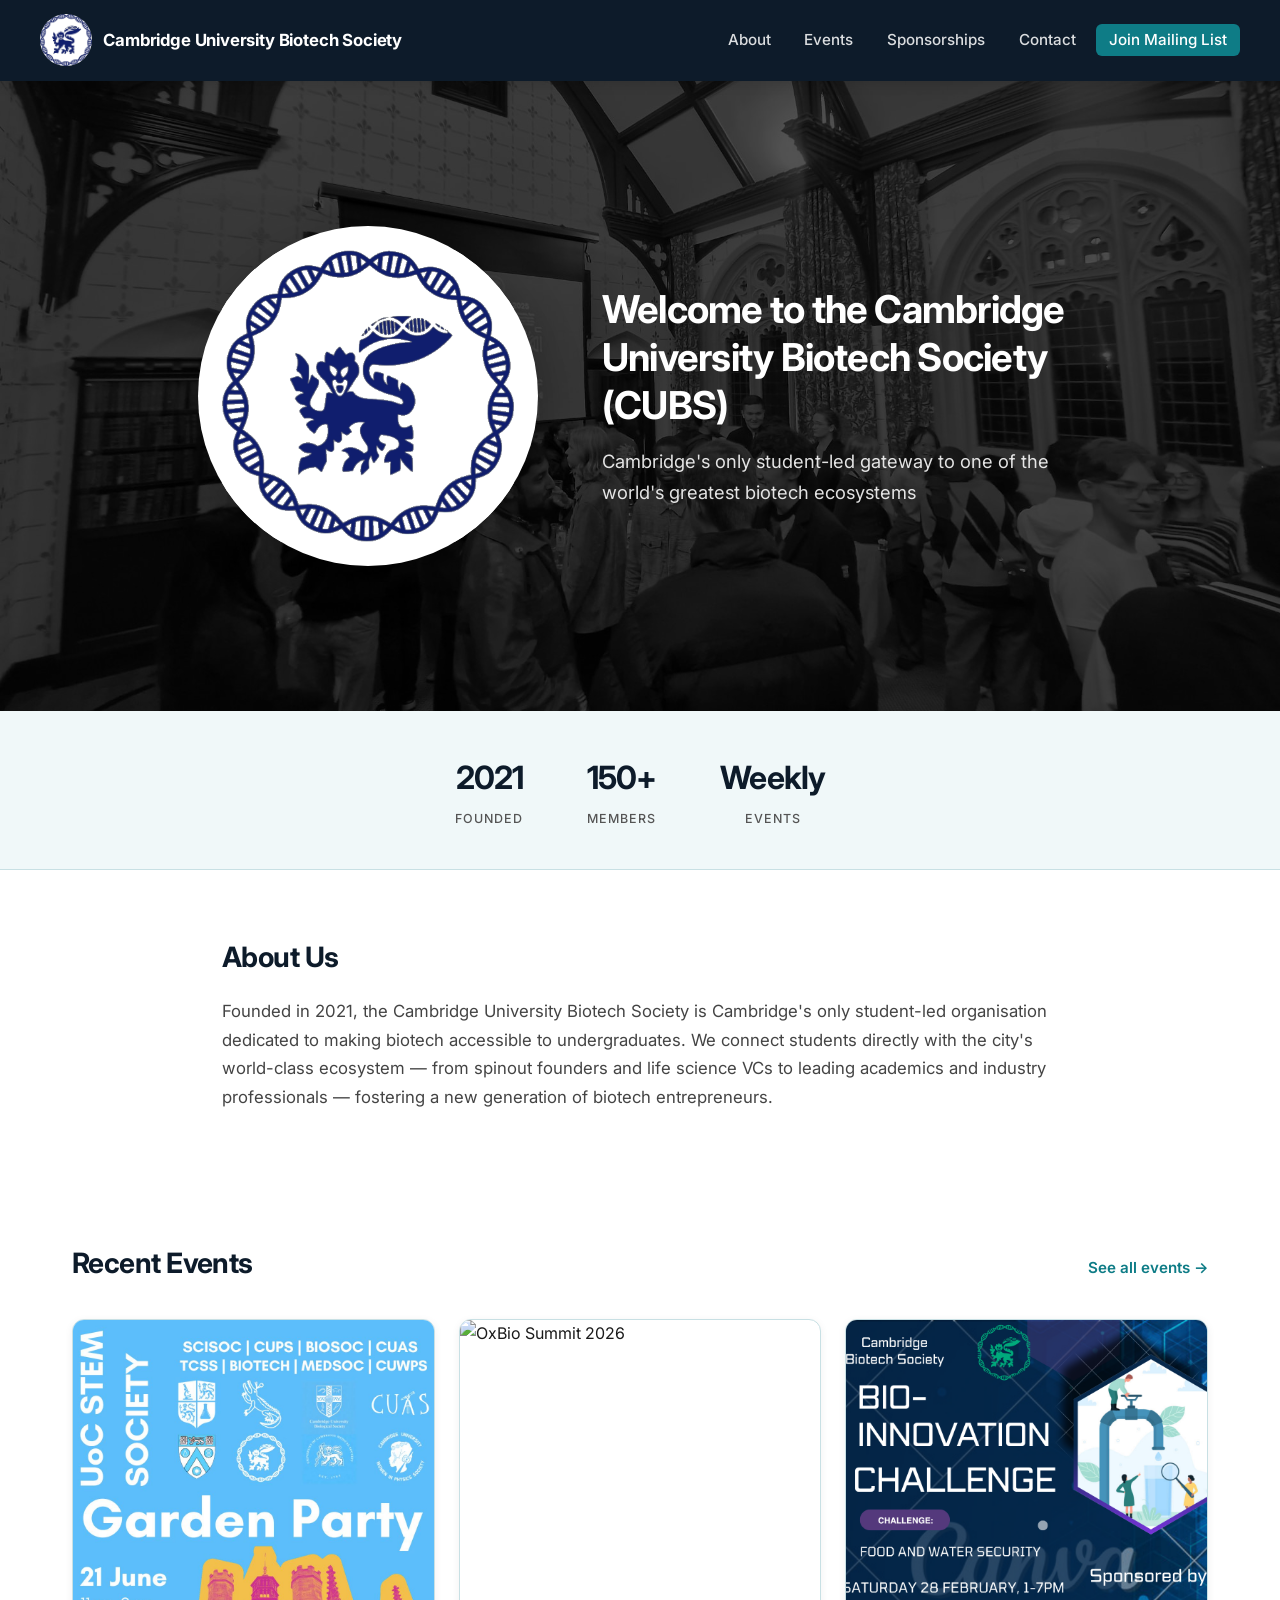
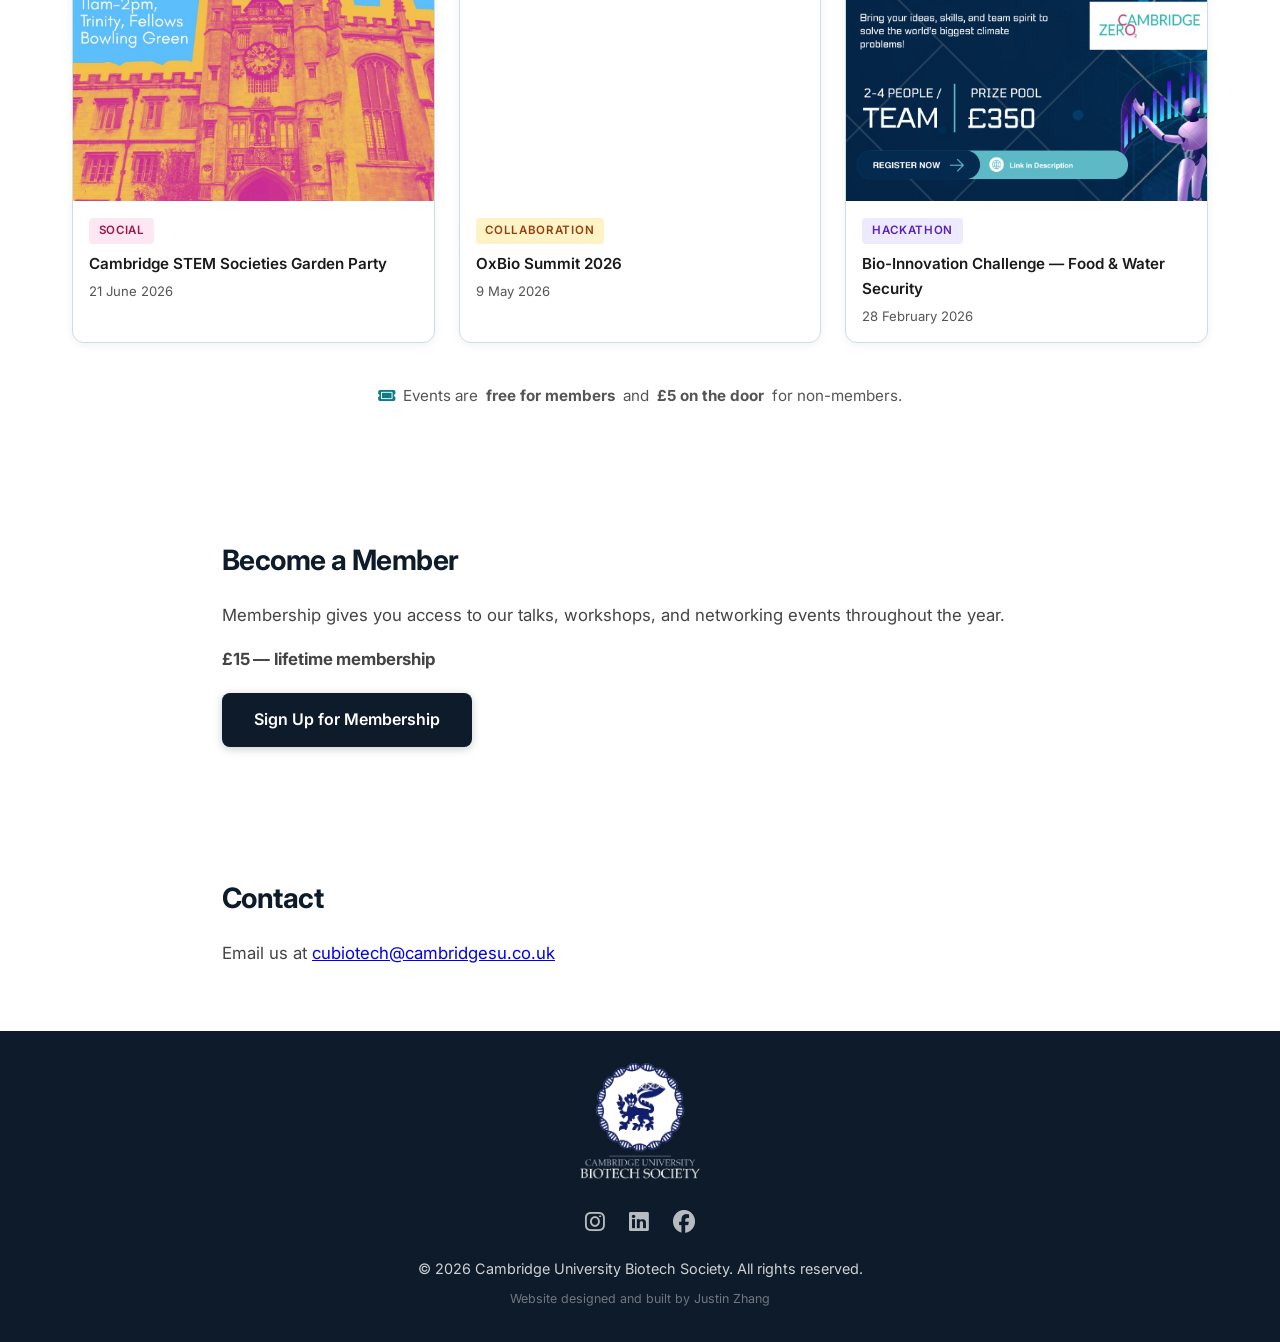
==== index.html @ ef646b88 "Hide nav text on mobile, fix navbar layout" ====
<!DOCTYPE html>
<html lang="en">
<head>
  <meta charset="UTF-8">
  <meta name="viewport" content="width=device-width, initial-scale=1.0">
  <title>Cambridge University Biotech Society</title>
  <link rel="stylesheet" href="styles.css">
  <link rel="stylesheet" href="https://cdnjs.cloudflare.com/ajax/libs/font-awesome/6.5.1/css/all.min.css">
  <link rel="preconnect" href="https://fonts.googleapis.com">
  <link href="https://fonts.googleapis.com/css2?family=Inter:wght@400;500;600;700&display=swap" rel="stylesheet">
</head>
<body>

  <header>
    <nav class="navbar">
      <a href="index.html" class="logo">
        <img src="images/logo-icon.png" alt="CUBS logo" class="logo-img">
        <span class="logo-text">Cambridge University Biotech Society</span>
      </a>
      <button class="hamburger" id="hamburger" aria-label="Toggle menu">
        <span></span><span></span><span></span>
      </button>
      <ul class="nav-links" id="nav-links">
        <li><a href="#about">About</a></li>
        <li><a href="events.html">Events</a></li>
        <li><a href="sponsorships.html">Sponsorships</a></li>
        <li><a href="#contact">Contact</a></li>
        <li><a href="https://lists.cam.ac.uk/sympa/subscribe/soc-cubiotech" target="_blank" rel="noopener noreferrer" class="btn-nav">Join Mailing List</a></li>
      </ul>
    </nav>
  </header>

  <section class="hero">
    <div class="hero-logo-badge">
      <img src="images/logo-icon.png" alt="CUBS logo" class="hero-logo-img">
    </div>
    <div class="hero-text">
      <h1>Welcome to the Cambridge University Biotech Society (CUBS)</h1>
      <p>Cambridge's only student-led gateway to one of the world's greatest biotech ecosystems</p>
    </div>
  </section>

  <section class="stats">
    <div class="stat">
      <span class="stat-number">2021</span>
      <span class="stat-label">Founded</span>
    </div>
    <div class="stat">
      <span class="stat-number">150+</span>
      <span class="stat-label">Members</span>
    </div>
    <div class="stat">
      <span class="stat-number">Weekly</span>
      <span class="stat-label">Events</span>
    </div>
  </section>

  <section id="about" class="section">
    <h2>About Us</h2>
    <p>Founded in 2021, the Cambridge University Biotech Society is Cambridge's only student-led organisation dedicated to making biotech accessible to undergraduates. We connect students directly with the city's world-class ecosystem — from spinout founders and life science VCs to leading academics and industry professionals — fostering a new generation of biotech entrepreneurs.</p>
  </section>

  <section class="events-banner-section">
    <div class="events-banner-header">
      <h2>Recent Events</h2>
      <a href="events.html" class="events-banner-link">See all events →</a>
    </div>
    <div class="events-banner-grid">

      <div class="events-banner-card">
        <img src="event images/garden party poster .jpeg" alt="Cambridge STEM Societies Garden Party">
        <div class="events-banner-card-body">
          <span class="event-tag tag-social">Social</span>
          <div class="events-banner-card-title">Cambridge STEM Societies Garden Party</div>
          <div class="events-banner-card-date">21 June 2026</div>
        </div>
      </div>

      <div class="events-banner-card">
        <img src="event images/OxBio main flyer.png" alt="OxBio Summit 2026">
        <div class="events-banner-card-body">
          <span class="event-tag tag-collaboration">Collaboration</span>
          <div class="events-banner-card-title">OxBio Summit 2026</div>
          <div class="events-banner-card-date">9 May 2026</div>
        </div>
      </div>

      <div class="events-banner-card">
        <img src="event images/23.png" alt="Bio-Innovation Challenge">
        <div class="events-banner-card-body">
          <span class="event-tag tag-hackathon">Hackathon</span>
          <div class="events-banner-card-title">Bio-Innovation Challenge — Food &amp; Water Security</div>
          <div class="events-banner-card-date">28 February 2026</div>
        </div>
      </div>

    </div>
    <p class="pricing-note"><i class="fa-solid fa-ticket"></i> Events are <strong>free for members</strong> and <strong>£5 on the door</strong> for non-members.</p>
  </section>


<section id="membership" class="section">
    <h2>Become a Member</h2>
    <p>Membership gives you access to our talks, workshops, and networking events throughout the year.</p>
    <p class="membership-price">£15 — lifetime membership</p>
    <a href="#membership" class="btn-cta">Sign Up for Membership</a>
  </section>

  <section id="contact" class="section">
    <h2>Contact</h2>
    <p>Email us at <a href="mailto:cubiotech@cambridgesu.co.uk">cubiotech@cambridgesu.co.uk</a></p>
  </section>

  <footer>
    <img src="images/CUBS-logo-with-text-HQ.png" alt="Cambridge University Biotech Society" class="footer-logo-text">
    <div class="social-links">
      <a href="https://www.instagram.com/cubiotech/" target="_blank" rel="noopener noreferrer" aria-label="Instagram">
        <i class="fa-brands fa-instagram"></i>
      </a>
      <a href="https://uk.linkedin.com/company/cubiotechsoc" target="_blank" rel="noopener noreferrer" aria-label="LinkedIn">
        <i class="fa-brands fa-linkedin"></i>
      </a>
      <a href="https://www.facebook.com/cubiotech/" target="_blank" rel="noopener noreferrer" aria-label="Facebook">
        <i class="fa-brands fa-facebook"></i>
      </a>
    </div>
    <p>&copy; 2026 Cambridge University Biotech Society. All rights reserved.</p>
    <p style="margin-top:0.4rem; font-size:0.78rem; opacity:0.5;">Website designed and built by Justin Zhang</p>
  </footer>

  <script src="script.js"></script>
</body>
</html>
---- styles.css ----
:root {
  --cubs-green-dark: #0d1b2a;
  --cubs-green: #1b3a5c;
  --cubs-green-light: #0e7c86;
  --text-dark: #1a1a1a;
  --text-muted: #555;
  --bg-subtle: #f0f8f9;
  --border: #c8e0e4;
}

* {
  margin: 0;
  padding: 0;
  box-sizing: border-box;
}

body {
  font-family: 'Inter', 'Segoe UI', Arial, sans-serif;
  line-height: 1.7;
  color: var(--text-dark);
  background: #fff;
}

/* ── Navbar ── */
.navbar {
  display: flex;
  justify-content: space-between;
  align-items: center;
  padding: 0.9rem 2.5rem;
  background-color: var(--cubs-green-dark);
  color: #fff;
  position: sticky;
  top: 0;
  z-index: 100;
  box-shadow: 0 2px 12px rgba(0,0,0,0.15);
}

.logo {
  display: flex;
  align-items: center;
  gap: 0.7rem;
  font-weight: 700;
  font-size: 1.05rem;
  color: #fff;
  text-decoration: none;
  letter-spacing: -0.01em;
}

.logo-img {
  height: 52px;
  width: 52px;
  border-radius: 50%;
  object-fit: cover;
}

.nav-links {
  display: flex;
  list-style: none;
  gap: 0.5rem;
  align-items: center;
}

.nav-links a {
  color: rgba(255,255,255,0.85);
  text-decoration: none;
  font-size: 0.95rem;
  font-weight: 500;
  padding: 0.4rem 0.8rem;
  border-radius: 6px;
  transition: color 0.2s ease, background-color 0.2s ease;
}

.nav-links a:hover {
  color: #fff;
  background-color: rgba(255,255,255,0.1);
}

.btn-nav {
  background-color: var(--cubs-green-light);
  color: #fff !important;
  padding: 0.5rem 1.2rem;
  border-radius: 20px;
  font-weight: 600;
}

.btn-nav:hover {
  background-color: #fff !important;
  color: var(--cubs-green-dark) !important;
}

/* ── Hero ── */
.hero {
  position: relative;
  background-color: var(--cubs-green-dark);
  color: #fff;
  display: flex;
  align-items: center;
  justify-content: center;
  gap: 4rem;
  flex-wrap: wrap;
  padding: 5rem 3rem;
  min-height: 70vh;
}

.hero::before {
  content: '';
  position: absolute;
  inset: 0;
  background-image: url('background photos/fresher.jpeg');
  background-size: cover;
  background-position: center 70%;
  filter: grayscale(100%) brightness(0.32);
  z-index: 0;
}

.hero > * {
  position: relative;
  z-index: 1;
}

.hero-logo-badge {
  flex-shrink: 0;
  width: clamp(180px, 33vw, 340px);
  height: clamp(180px, 33vw, 340px);
  background-color: #fff;
  border-radius: 50%;
  overflow: hidden;
  box-shadow: 0 16px 48px rgba(0,0,0,0.25);
  display: flex;
  align-items: center;
  justify-content: center;
  padding: 1.5rem;
}

.hero-logo-img {
  width: 100%;
  height: 100%;
  object-fit: contain;
}

.hero-text {
  max-width: 480px;
}

.hero h1 {
  font-size: clamp(1.8rem, 3vw, 2.6rem);
  font-weight: 700;
  line-height: 1.25;
  letter-spacing: -0.02em;
  margin-bottom: 1.1rem;
}

.hero p {
  font-size: 1.15rem;
  opacity: 0.88;
  line-height: 1.65;
}

/* ── Stats bar ── */
.stats {
  display: flex;
  justify-content: center;
  gap: 4rem;
  flex-wrap: wrap;
  padding: 2.5rem 2rem;
  background-color: var(--bg-subtle);
  border-bottom: 1px solid var(--border);
}

.stat {
  display: flex;
  flex-direction: column;
  align-items: center;
  gap: 0.15rem;
}

.stat-number {
  font-size: 2rem;
  font-weight: 700;
  color: var(--cubs-green-dark);
  letter-spacing: -0.03em;
}

.stat-label {
  font-size: 0.78rem;
  color: var(--text-muted);
  text-transform: uppercase;
  letter-spacing: 0.08em;
  font-weight: 500;
}

/* ── Sections ── */
.section {
  padding: 4rem 2rem;
  max-width: 900px;
  margin: 0 auto;
}

.section h2 {
  font-size: 1.75rem;
  font-weight: 700;
  letter-spacing: -0.02em;
  margin-bottom: 1rem;
  color: var(--cubs-green-dark);
}

.section p {
  color: #444;
  font-size: 1.05rem;
}

/* ── What We Do ── */
.what-we-do-section {
  background: var(--bg-subtle);
  border-top: 1px solid var(--border);
  border-bottom: 1px solid var(--border);
  padding: 4rem 2rem;
}

.what-we-do-grid {
  display: grid;
  grid-template-columns: repeat(auto-fit, minmax(240px, 1fr));
  gap: 2rem;
  max-width: 1100px;
  margin: 0 auto;
}

.what-we-do-card {
  text-align: center;
  padding: 0 1rem;
}

.what-we-do-card h3 {
  font-size: 1.2rem;
  font-weight: 700;
  color: var(--cubs-green-dark);
  margin-bottom: 0.75rem;
}

.what-we-do-card p {
  font-size: 0.95rem;
  color: #555;
  line-height: 1.7;
}

.pricing-note {
  text-align: center;
  margin-top: 2.5rem;
  font-size: 0.95rem;
  color: var(--text-muted);
  display: flex;
  align-items: center;
  justify-content: center;
  gap: 0.5rem;
}

.pricing-note i {
  color: var(--cubs-green-light);
}

/* ── Membership ── */
.membership-price {
  font-size: 1.4rem;
  font-weight: 700;
  color: var(--cubs-green-dark);
  margin-top: 1rem;
  letter-spacing: -0.01em;
}

.btn-cta {
  display: inline-block;
  margin-top: 1.2rem;
  background-color: var(--cubs-green-dark);
  color: #fff;
  text-decoration: none;
  font-weight: 600;
  font-size: 1rem;
  padding: 0.85rem 2rem;
  border-radius: 8px;
  transition: background-color 0.2s ease, transform 0.15s ease;
  box-shadow: 0 2px 8px rgba(27,67,50,0.25);
}

.btn-cta:hover {
  background-color: var(--cubs-green-light);
  transform: translateY(-1px);
}

/* ── Events list ── */
.events-list {
  list-style: none;
  display: flex;
  flex-direction: column;
  gap: 0.75rem;
}

.events-list li {
  padding: 0.9rem 1rem;
  border: 1px solid var(--border);
  border-radius: 8px;
  background: var(--bg-subtle);
  transition: border-color 0.2s ease;
}

.events-list li:hover {
  border-color: var(--cubs-green-light);
}

/* ── Events page header ── */
.page-header {
  position: relative;
  background-color: var(--cubs-green-dark);
  color: #fff;
  padding: 6rem 2.5rem;
  text-align: center;
}

.page-header > * {
  position: relative;
  z-index: 1;
}

.events-header::before {
  content: '';
  position: absolute;
  inset: 0;
  background-image: url('background photos/Knowles talk linkedin .jpeg');
  background-size: cover;
  background-position: center;
  filter: grayscale(100%) brightness(0.3);
  z-index: 0;
}

.sponsorships-header::before {
  content: '';
  position: absolute;
  inset: 0;
  background-image: url('background photos/hackathon.jpeg');
  background-size: cover;
  background-position: center 65%;
  filter: grayscale(100%) brightness(0.3);
  z-index: 0;
}

.page-header h1 {
  font-size: clamp(1.8rem, 4vw, 2.8rem);
  font-weight: 700;
  letter-spacing: -0.02em;
  margin-bottom: 0.5rem;
}

.page-header p {
  font-size: 1.1rem;
  opacity: 0.85;
}

/* ── Past events gallery ── */
.gallery-section {
  padding: 4rem 2rem;
  max-width: 1200px;
  margin: 0 auto;
}

.gallery-section h2 {
  font-size: 1.75rem;
  font-weight: 700;
  letter-spacing: -0.02em;
  color: var(--cubs-green-dark);
  margin-bottom: 2rem;
}

.poster-grid {
  display: grid;
  grid-template-columns: repeat(auto-fill, minmax(240px, 1fr));
  gap: 1.5rem;
}

.poster-card {
  background: #fff;
  border-radius: 12px;
  border: 1px solid var(--border);
  overflow: hidden;
  box-shadow: 0 2px 8px rgba(0,0,0,0.06);
  transition: transform 0.2s ease, box-shadow 0.2s ease;
  cursor: pointer;
}

.poster-card:hover {
  transform: translateY(-4px);
  box-shadow: 0 10px 28px rgba(0,0,0,0.12);
}

.poster-card img {
  width: 100%;
  aspect-ratio: 3/4;
  object-fit: cover;
  display: block;
}

.poster-card-body {
  padding: 0.9rem 1rem;
}

.poster-card-title {
  font-weight: 600;
  font-size: 0.95rem;
  color: var(--text-dark);
  margin-bottom: 0.2rem;
}

.poster-card-date {
  font-size: 0.82rem;
  color: var(--text-muted);
}

/* ── Lightbox (click poster to enlarge) ── */
.lightbox {
  display: none;
  position: fixed;
  inset: 0;
  background: rgba(0,0,0,0.85);
  z-index: 999;
  align-items: center;
  justify-content: center;
}

.lightbox.open {
  display: flex;
}

.lightbox img {
  max-width: 90vw;
  max-height: 90vh;
  border-radius: 8px;
  object-fit: contain;
}

.lightbox-close {
  position: fixed;
  top: 1.2rem;
  right: 1.5rem;
  font-size: 2rem;
  color: #fff;
  cursor: pointer;
  background: none;
  border: none;
  line-height: 1;
}

/* ── Sponsorship page ── */
.sponsor-stats {
  display: flex;
  gap: 3rem;
  flex-wrap: wrap;
  margin-top: 2rem;
  padding: 2rem;
  background: var(--bg-subtle);
  border-radius: 12px;
  border: 1px solid var(--border);
}

.sponsor-stat {
  display: flex;
  flex-direction: column;
  align-items: center;
  flex: 1;
  min-width: 100px;
}

.sponsor-offer-section {
  background: var(--bg-subtle);
  border-top: 1px solid var(--border);
  border-bottom: 1px solid var(--border);
  padding: 1rem 0;
}

.offer-grid {
  display: grid;
  grid-template-columns: repeat(auto-fill, minmax(200px, 1fr));
  gap: 1.25rem;
  margin-top: 1.5rem;
}

.offer-card {
  background: #fff;
  border: 1px solid var(--border);
  border-radius: 12px;
  padding: 1.4rem 1.2rem;
  box-shadow: 0 2px 8px rgba(0,0,0,0.05);
  transition: transform 0.2s ease, box-shadow 0.2s ease;
}

.offer-card:hover {
  transform: translateY(-3px);
  box-shadow: 0 8px 24px rgba(0,0,0,0.09);
}

.offer-icon {
  font-size: 1.5rem;
  color: var(--cubs-green-light);
  margin-bottom: 0.75rem;
}

.offer-title {
  font-weight: 700;
  font-size: 1rem;
  color: var(--cubs-green-dark);
  margin-bottom: 0.4rem;
}

.offer-desc {
  font-size: 0.88rem;
  color: var(--text-muted);
  line-height: 1.55;
}

.sponsor-cta-section {
  padding: 4rem 2rem;
}

.sponsor-cta-box {
  max-width: 640px;
  margin: 0 auto;
  text-align: center;
  background: linear-gradient(135deg, var(--cubs-green-dark), var(--cubs-green));
  color: #fff;
  padding: 3rem 2.5rem;
  border-radius: 16px;
  box-shadow: 0 8px 32px rgba(27,67,50,0.2);
}

.sponsor-cta-box h2 {
  color: #fff;
  font-size: 1.8rem;
  margin-bottom: 0.75rem;
}

.sponsor-cta-box p {
  color: rgba(255,255,255,0.88);
  margin-bottom: 1.5rem;
  font-size: 1.05rem;
}

.sponsor-cta-box .btn-cta {
  background: #fff;
  color: var(--cubs-green-dark);
}

.sponsor-cta-box .btn-cta:hover {
  background: var(--bg-subtle);
}

/* ── Partner grid ── */
.partner-grid {
  display: grid;
  grid-template-columns: repeat(auto-fill, minmax(280px, 1fr));
  gap: 1.5rem;
  margin-top: 2rem;
}

.partner-card {
  display: flex;
  align-items: flex-start;
  gap: 1rem;
  padding: 1.2rem;
  border: 1px solid var(--border);
  border-radius: 12px;
  background: #fff;
  box-shadow: 0 2px 8px rgba(0,0,0,0.05);
  transition: transform 0.2s ease, box-shadow 0.2s ease;
}

.partner-card:hover {
  transform: translateY(-3px);
  box-shadow: 0 8px 24px rgba(0,0,0,0.1);
}

.sponsors-section {
  padding-top: 1.5rem;
}

.sponsors-thankyou {
  color: var(--text-muted);
  font-style: italic;
  margin-bottom: 1.5rem;
}

.partner-logo-placeholder {
  flex-shrink: 0;
  width: 110px;
  height: 110px;
  background: var(--bg-subtle);
  border-radius: 8px;
  display: flex;
  align-items: center;
  justify-content: center;
  font-size: 0.75rem;
  color: var(--text-muted);
  border: 1px solid var(--border);
}

.sponsor-logo-grid {
  display: flex;
  flex-wrap: wrap;
  gap: 2rem;
  margin-top: 1.5rem;
  align-items: center;
}

.sponsor-logo-card {
  display: flex;
  flex-direction: column;
  align-items: center;
  gap: 0.75rem;
  padding: 1.5rem 2rem;
  border: 1px solid var(--border);
  border-radius: 12px;
  background: #fff;
  box-shadow: 0 2px 8px rgba(0,0,0,0.05);
  transition: transform 0.2s ease, box-shadow 0.2s ease;
  flex: 1;
  min-width: 180px;
}

.sponsor-logo-card:hover {
  transform: translateY(-3px);
  box-shadow: 0 8px 24px rgba(0,0,0,0.1);
}

.sponsor-logo-card img {
  width: 100%;
  max-width: 200px;
  height: 120px;
  object-fit: contain;
}

.sponsor-logo-name {
  font-weight: 600;
  font-size: 1rem;
  color: var(--text-muted);
}

.become-partner-btn {
  text-align: center;
  margin-top: 2rem;
}

.partner-logo-placeholder img {
  width: 100%;
  height: 100%;
  object-fit: contain;
  border-radius: 8px;
}

.partner-name {
  font-weight: 700;
  font-size: 1rem;
  color: var(--cubs-green-dark);
  margin-bottom: 0.3rem;
}

.partner-desc {
  font-size: 0.88rem;
  color: var(--text-muted);
  line-height: 1.5;
}

/* ── Filter bar ── */
.filter-bar {
  display: flex;
  flex-wrap: wrap;
  gap: 0.5rem;
  margin-bottom: 2rem;
}

.filter-btn {
  background: none;
  border: 1.5px solid var(--border);
  border-radius: 20px;
  padding: 0.4rem 1rem;
  font-family: 'Inter', sans-serif;
  font-size: 0.88rem;
  font-weight: 500;
  color: var(--text-muted);
  cursor: pointer;
  transition: all 0.2s ease;
}

.filter-btn:hover {
  border-color: var(--cubs-green-light);
  color: var(--cubs-green-dark);
}

.filter-btn.active {
  background-color: var(--cubs-green-dark);
  border-color: var(--cubs-green-dark);
  color: #fff;
}

/* ── Event category tags ── */
.event-tag {
  display: inline-block;
  font-size: 0.72rem;
  font-weight: 600;
  text-transform: uppercase;
  letter-spacing: 0.06em;
  padding: 0.2rem 0.6rem;
  border-radius: 4px;
  margin-bottom: 0.4rem;
}

.tag-speaker     { background: #d0f4f7; color: #0e7c86; }
.tag-networking  { background: #dbeafe; color: #1e40af; }
.tag-hackathon   { background: #ede9fe; color: #5b21b6; }
.tag-collaboration { background: #fef3c7; color: #92400e; }
.tag-social      { background: #fce7f3; color: #9d174d; }

/* ── Hidden card state (used by filter JS) ── */
.poster-card.hidden {
  display: none;
}

/* ── Placeholder cards ── */
.poster-placeholder {
  width: 100%;
  aspect-ratio: 3/4;
  background: var(--bg-subtle);
  display: flex;
  align-items: center;
  justify-content: center;
  color: var(--text-muted);
  font-size: 0.85rem;
}

/* ── Hamburger button ── */
.hamburger {
  display: none;
  flex-direction: column;
  justify-content: space-between;
  width: 28px;
  height: 20px;
  background: none;
  border: none;
  cursor: pointer;
  padding: 0;
  margin-left: auto;
}

.hamburger span {
  display: block;
  height: 2px;
  width: 100%;
  background-color: #fff;
  border-radius: 2px;
  transition: all 0.3s ease;
}

.hamburger.open span:nth-child(1) {
  transform: translateY(9px) rotate(45deg);
}
.hamburger.open span:nth-child(2) {
  opacity: 0;
}
.hamburger.open span:nth-child(3) {
  transform: translateY(-9px) rotate(-45deg);
}

/* ── Homepage events banner ── */
.events-banner-section {
  padding: 4rem 2rem;
  max-width: 1200px;
  margin: 0 auto;
}

.events-banner-header {
  display: flex;
  align-items: baseline;
  justify-content: space-between;
  margin-bottom: 2rem;
}

.events-banner-header h2 {
  font-size: 1.75rem;
  font-weight: 700;
  letter-spacing: -0.02em;
  color: var(--cubs-green-dark);
}

.events-banner-link {
  font-size: 0.95rem;
  font-weight: 600;
  color: var(--cubs-green-light);
  text-decoration: none;
  transition: color 0.2s ease;
}

.events-banner-link:hover {
  color: var(--cubs-green-dark);
}

.events-banner-grid {
  display: grid;
  grid-template-columns: repeat(3, 1fr);
  gap: 1.5rem;
}

@media (max-width: 768px) {

  /* ── Hero ── */
  .hero {
    padding: 4rem 1.5rem;
  }
  .hero-text h1 {
    font-size: 1.6rem;
  }
  .hero-logo-badge {
    width: 90px;
    height: 90px;
  }

  /* ── Stats ── */
  .stats {
    flex-direction: column;
    gap: 1rem;
    padding: 1.5rem;
  }

  /* ── Sections ── */
  .section {
    padding: 2.5rem 1.25rem;
  }

  /* ── What we do / events banner grids ── */
  .what-we-do-grid,
  .events-banner-grid {
    grid-template-columns: 1fr;
  }

  /* ── Events banner header ── */
  .events-banner-header {
    flex-direction: column;
    gap: 0.5rem;
  }

  /* ── Poster grid ── */
  .poster-grid {
    grid-template-columns: repeat(auto-fill, minmax(160px, 1fr));
  }

  /* ── Sponsorships ── */
  .sponsor-logo-grid {
    flex-direction: column;
    align-items: center;
  }
  .sponsor-cta-box {
    padding: 2rem 1.25rem;
  }

  /* ── Footer ── */
  .footer-logo-text {
    height: 90px;
  }
  footer {
    padding: 1.5rem 1rem;
  }

  /* ── Page headers ── */
  .page-header {
    padding: 4rem 1.5rem;
  }

  /* ── Filter bar ── */
  .filter-bar {
    gap: 0.4rem;
  }
  .filter-btn {
    font-size: 0.8rem;
    padding: 0.35rem 0.8rem;
  }

  /* ── Navbar ── */
  .navbar {
    padding: 0.75rem 1.25rem;
  }
  .logo-img {
    width: 44px;
    height: 44px;
  }
  .logo-text {
    display: none;
  }

  /* ── Nav — hamburger menu ── */
  .hamburger {
    display: flex;
  }
  .nav-links {
    display: none;
    flex-direction: column;
    position: absolute;
    top: 100%;
    left: 0;
    right: 0;
    background-color: var(--cubs-green-dark);
    padding: 1rem 1.5rem 1.5rem;
    gap: 0.75rem;
    z-index: 99;
  }
  .nav-links.open {
    display: flex;
  }
  .nav-links li {
    list-style: none;
  }
  .nav-links a {
    font-size: 1rem;
    padding: 0.4rem 0;
    display: block;
  }
  .nav-links .btn-nav {
    display: inline-block;
    margin-top: 0.5rem;
  }
}

.events-banner-card {
  background: #fff;
  border-radius: 12px;
  border: 1px solid var(--border);
  overflow: hidden;
  box-shadow: 0 2px 8px rgba(0,0,0,0.06);
  transition: transform 0.2s ease, box-shadow 0.2s ease;
  text-decoration: none;
}

.events-banner-card:hover {
  transform: translateY(-4px);
  box-shadow: 0 10px 28px rgba(0,0,0,0.12);
}

.events-banner-card img {
  width: 100%;
  aspect-ratio: 3/4;
  object-fit: cover;
  display: block;
}

.events-banner-card-body {
  padding: 0.9rem 1rem;
}

.events-banner-card-title {
  font-weight: 600;
  font-size: 0.95rem;
  color: var(--text-dark);
  margin-bottom: 0.2rem;
}

.events-banner-card-date {
  font-size: 0.82rem;
  color: var(--text-muted);
}

/* ── Leadership section ── */
.leadership-grid {
  display: grid;
  grid-template-columns: repeat(auto-fill, minmax(160px, 1fr));
  gap: 2rem;
  margin-top: 2rem;
}

.leader-card {
  display: flex;
  flex-direction: column;
  align-items: center;
  text-align: center;
  gap: 0.75rem;
}

.leader-photo-placeholder {
  width: 110px;
  height: 110px;
  border-radius: 50%;
  background: var(--bg-subtle);
  border: 2px solid var(--border);
  display: flex;
  align-items: center;
  justify-content: center;
  font-size: 2.5rem;
  color: var(--cubs-green-light);
  overflow: hidden;
  transition: border-color 0.2s ease;
}

.leader-card:hover .leader-photo-placeholder {
  border-color: var(--cubs-green-light);
}

.leader-photo-placeholder img {
  width: 100%;
  height: 100%;
  object-fit: cover;
  border-radius: 50%;
}

.leader-name {
  font-weight: 600;
  font-size: 1rem;
  color: var(--text-dark);
}

.leader-role {
  font-size: 0.85rem;
  color: var(--cubs-green);
  font-weight: 500;
}

/* ── Fade-in animation ── */
.fade-in {
  opacity: 0;
  transform: translateY(20px);
  transition: opacity 0.6s ease, transform 0.6s ease;
}

.fade-in.is-visible {
  opacity: 1;
  transform: translateY(0);
}

/* ── Footer ── */
.footer-logo-text {
  display: block;
  margin: 0 auto 1.25rem;
  height: 120px;
  width: auto;
}

footer {
  text-align: center;
  padding: 2rem;
  background-color: var(--cubs-green-dark);
  color: rgba(255,255,255,0.8);
  font-size: 0.9rem;
}

.social-links {
  display: flex;
  justify-content: center;
  gap: 1.5rem;
  margin-bottom: 1rem;
}

.social-links a {
  color: rgba(255,255,255,0.7);
  font-size: 1.4rem;
  transition: color 0.2s ease;
}

.social-links a:hover {
  color: #fff;
}
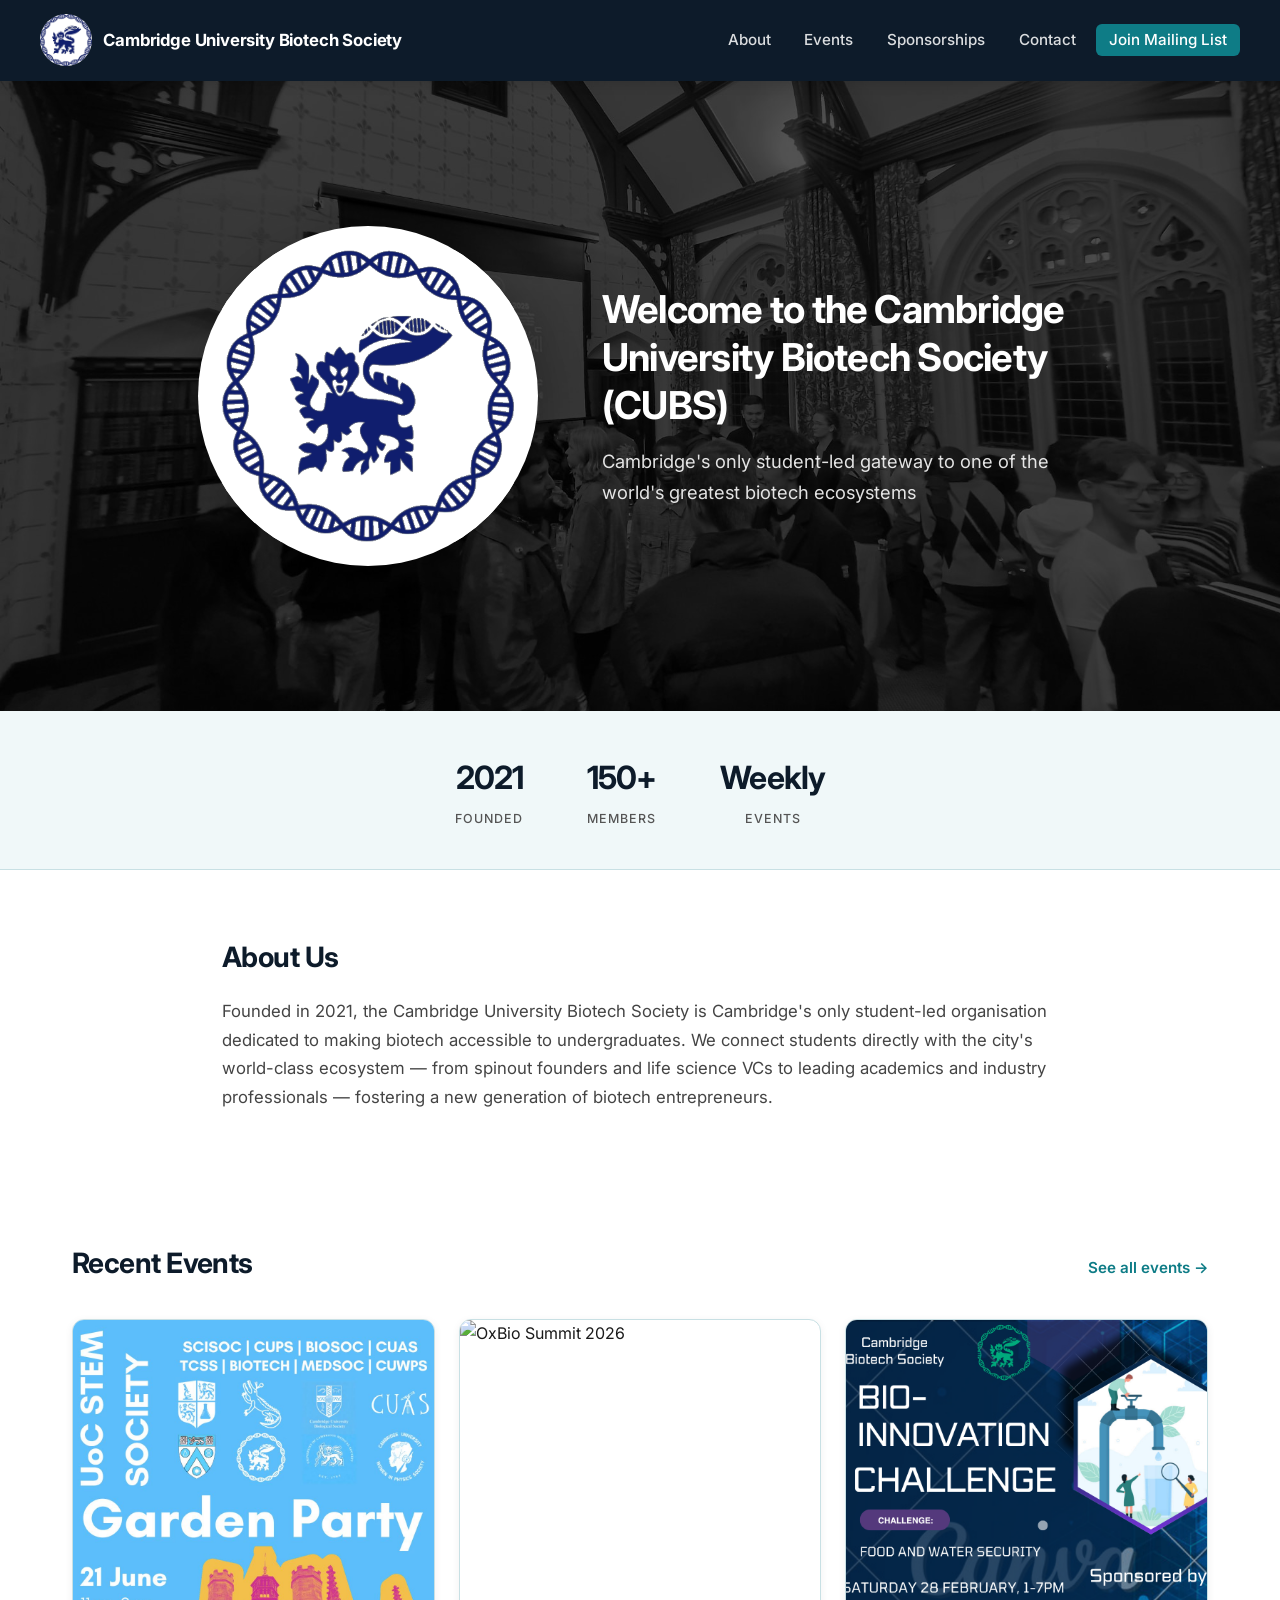
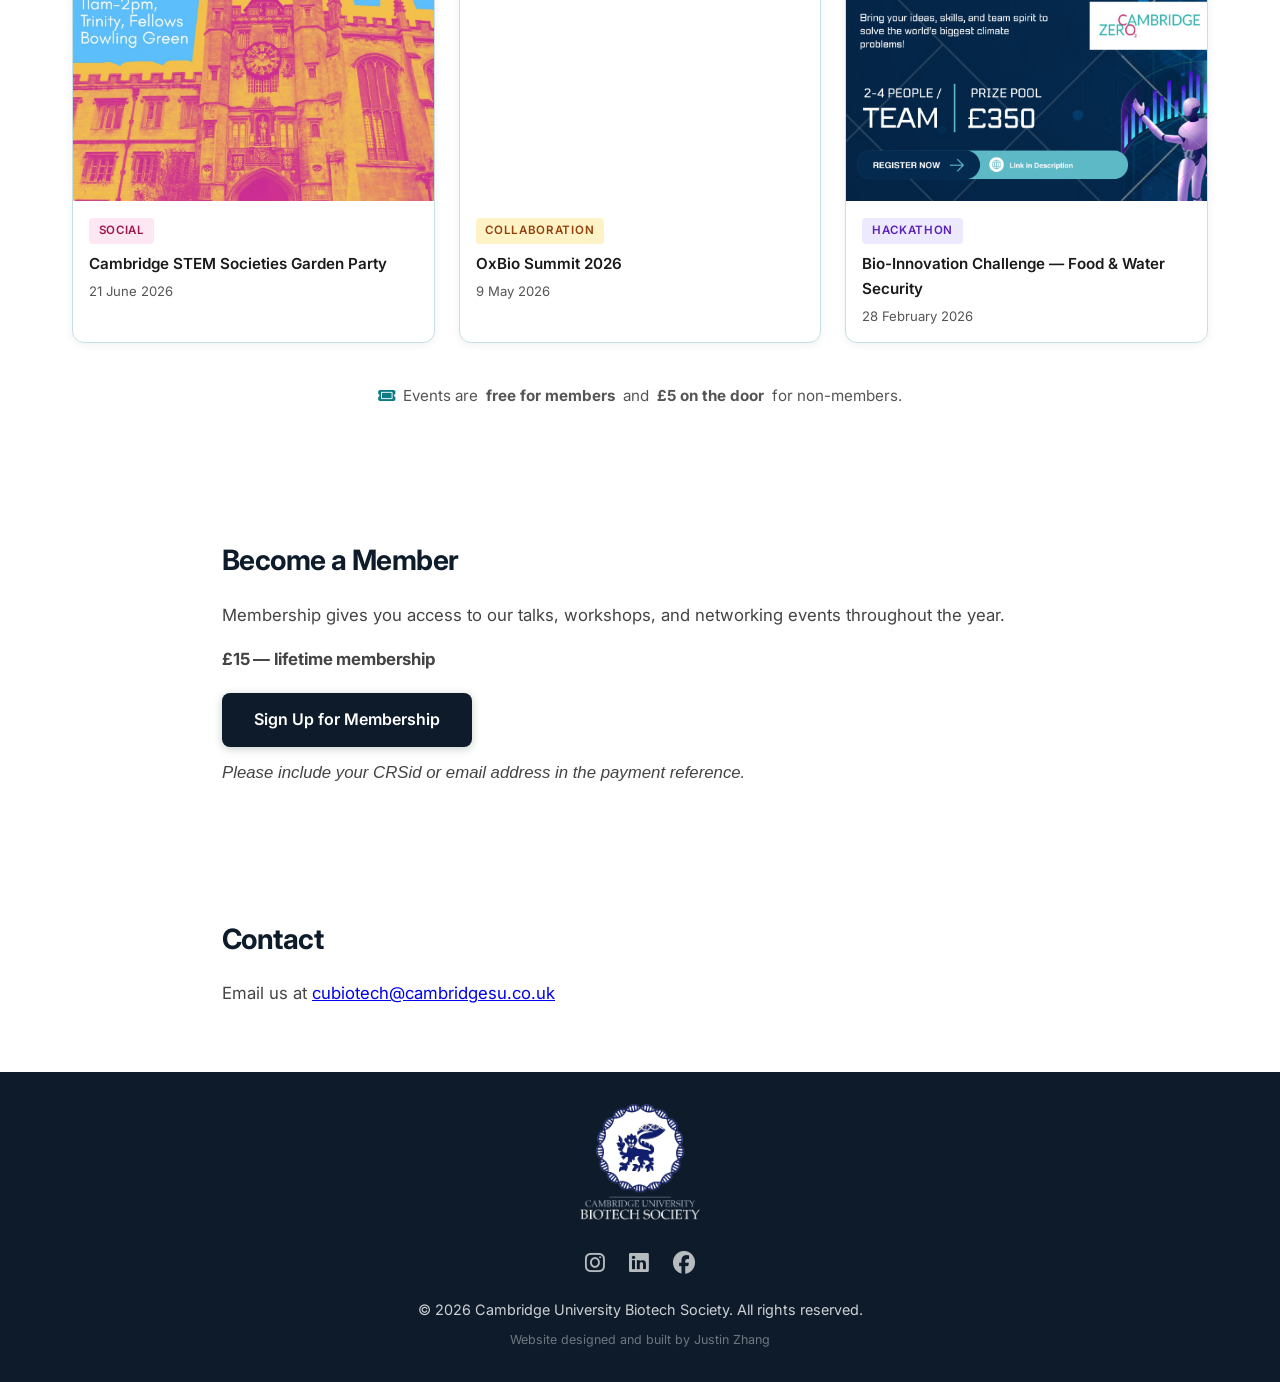
==== commit 8a50b221: "Add CRSid/email note to membership section" ====
--- a/index.html
+++ b/index.html
@@ -15,7 +15,7 @@
     <nav class="navbar">
       <a href="index.html" class="logo">
         <img src="images/logo-icon.png" alt="CUBS logo" class="logo-img">
-        <span class="logo-text">Cambridge University Biotech Society</span>
+        Cambridge University Biotech Society
       </a>
       <button class="hamburger" id="hamburger" aria-label="Toggle menu">
         <span></span><span></span><span></span>
@@ -103,7 +103,8 @@
     <h2>Become a Member</h2>
     <p>Membership gives you access to our talks, workshops, and networking events throughout the year.</p>
     <p class="membership-price">£15 — lifetime membership</p>
-    <a href="#membership" class="btn-cta">Sign Up for Membership</a>
+    <a href="https://pay.sumup.com/b2c/QMHF96TJ" target="_blank" rel="noopener noreferrer" class="btn-cta">Sign Up for Membership</a>
+    <p class="membership-note">Please include your CRSid or email address in the payment reference.</p>
   </section>
 
   <section id="contact" class="section">
--- a/styles.css
+++ b/styles.css
@@ -286,6 +286,13 @@
   transform: translateY(-1px);
 }
 
+.membership-note {
+  margin-top: 0.75rem;
+  font-size: 0.88rem;
+  color: var(--text-muted);
+  font-style: italic;
+}
+
 /* ── Events list ── */
 .events-list {
   list-style: none;
@@ -882,12 +889,15 @@
   .navbar {
     padding: 0.75rem 1.25rem;
   }
-  .logo-img {
-    width: 44px;
-    height: 44px;
-  }
-  .logo-text {
-    display: none;
+
+  /* ── Hero logo badge ── */
+  .hero-logo-badge {
+    width: 140px;
+    height: 140px;
+  }
+  .hero-logo-img {
+    width: 120px;
+    height: 120px;
   }
 
   /* ── Nav — hamburger menu ── */
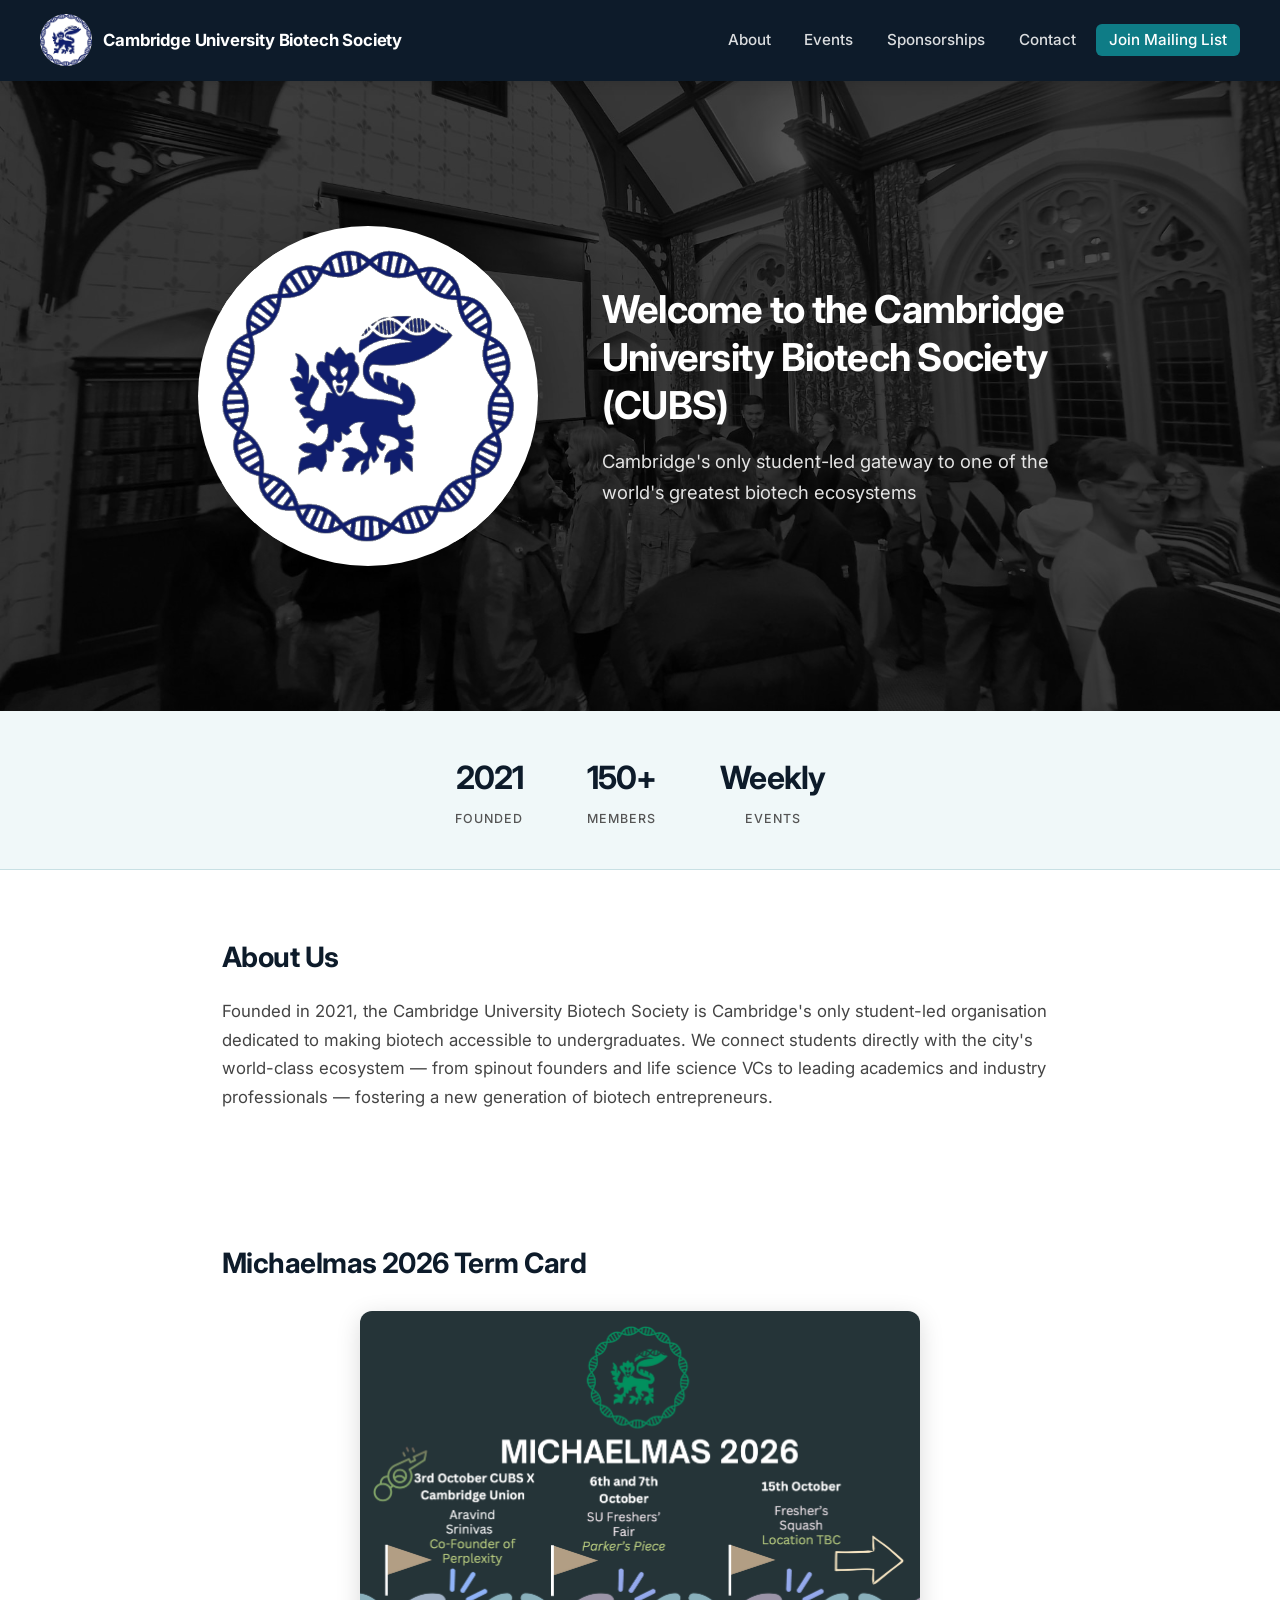
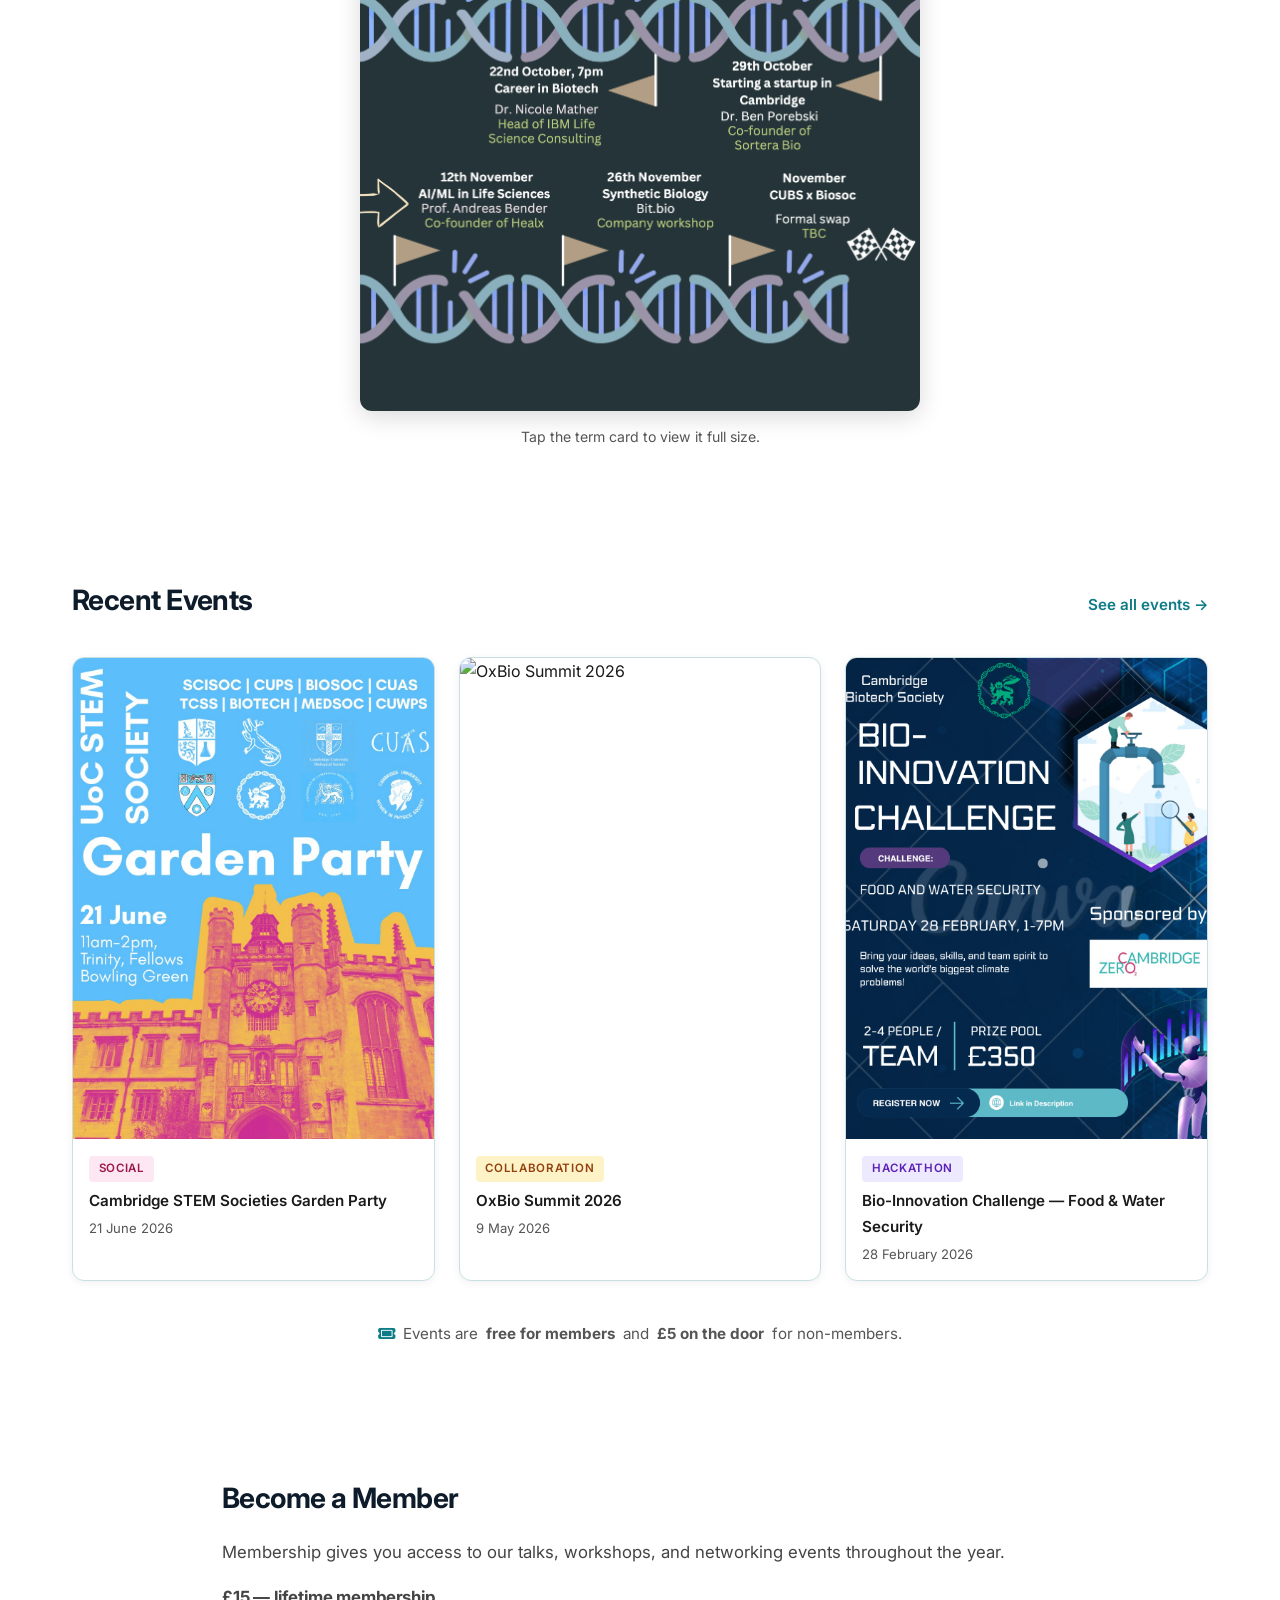
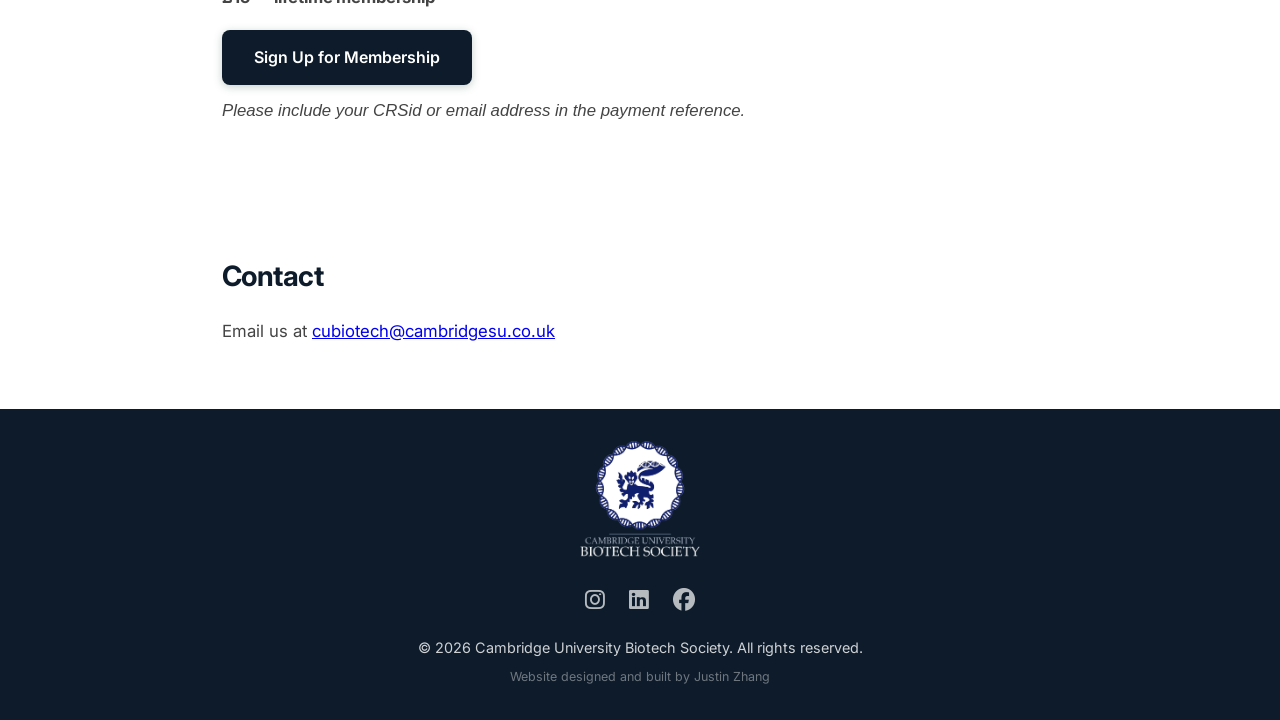
==== commit a2bac491: "Add Michaelmas 2026 term card to homepage and events page Co-Authored-By: Claude Opus 5.5 <noreply@a" ====
--- a/index.html
+++ b/index.html
@@ -58,6 +58,14 @@
   <section id="about" class="section">
     <h2>About Us</h2>
     <p>Founded in 2021, the Cambridge University Biotech Society is Cambridge's only student-led organisation dedicated to making biotech accessible to undergraduates. We connect students directly with the city's world-class ecosystem — from spinout founders and life science VCs to leading academics and industry professionals — fostering a new generation of biotech entrepreneurs.</p>
+  </section>
+
+  <section id="term-card" class="section term-card-section">
+    <h2>Michaelmas 2026 Term Card</h2>
+    <a href="event images/MT26_term-card.png" target="_blank" rel="noopener noreferrer" class="term-card-link">
+      <img src="event images/MT26_term-card.png" width="2250" height="2811" loading="lazy" alt="CUBS Michaelmas 2026 term card. 3 October: CUBS x Cambridge Union, Aravind Srinivas, co-founder of Perplexity. 6 and 7 October: SU Freshers' Fair, Parker's Piece. 15 October: Freshers' Squash, location TBC. 22 October, 7pm: Career in Biotech, Dr Nicole Mather, Head of IBM Life Science Consulting. 29 October: Starting a startup in Cambridge, Dr Ben Porebski, co-founder of Sortera Bio. 12 November: AI/ML in Life Sciences, Prof Andreas Bender, co-founder of Healx. 26 November: Synthetic Biology, Bit.bio company workshop. November: CUBS x Biosoc formal swap, date TBC.">
+    </a>
+    <p class="term-card-hint">Tap the term card to view it full size.</p>
   </section>
 
   <section class="events-banner-section">
--- a/styles.css
+++ b/styles.css
@@ -256,6 +256,35 @@
 
 .pricing-note i {
   color: var(--cubs-green-light);
+}
+
+/* ── Term card ── */
+.term-card-link {
+  display: block;
+  max-width: 560px;
+  margin: 1.5rem auto 0;
+  border-radius: 12px;
+  overflow: hidden;
+  box-shadow: 0 6px 24px rgba(0,0,0,0.15);
+  transition: transform 0.2s ease, box-shadow 0.2s ease;
+}
+
+.term-card-link:hover {
+  transform: translateY(-4px);
+  box-shadow: 0 12px 32px rgba(0,0,0,0.22);
+}
+
+.term-card-link img {
+  width: 100%;
+  height: auto;
+  display: block;
+}
+
+.section .term-card-hint {
+  margin-top: 0.9rem;
+  font-size: 0.88rem;
+  color: var(--text-muted);
+  text-align: center;
 }
 
 /* ── Membership ── */
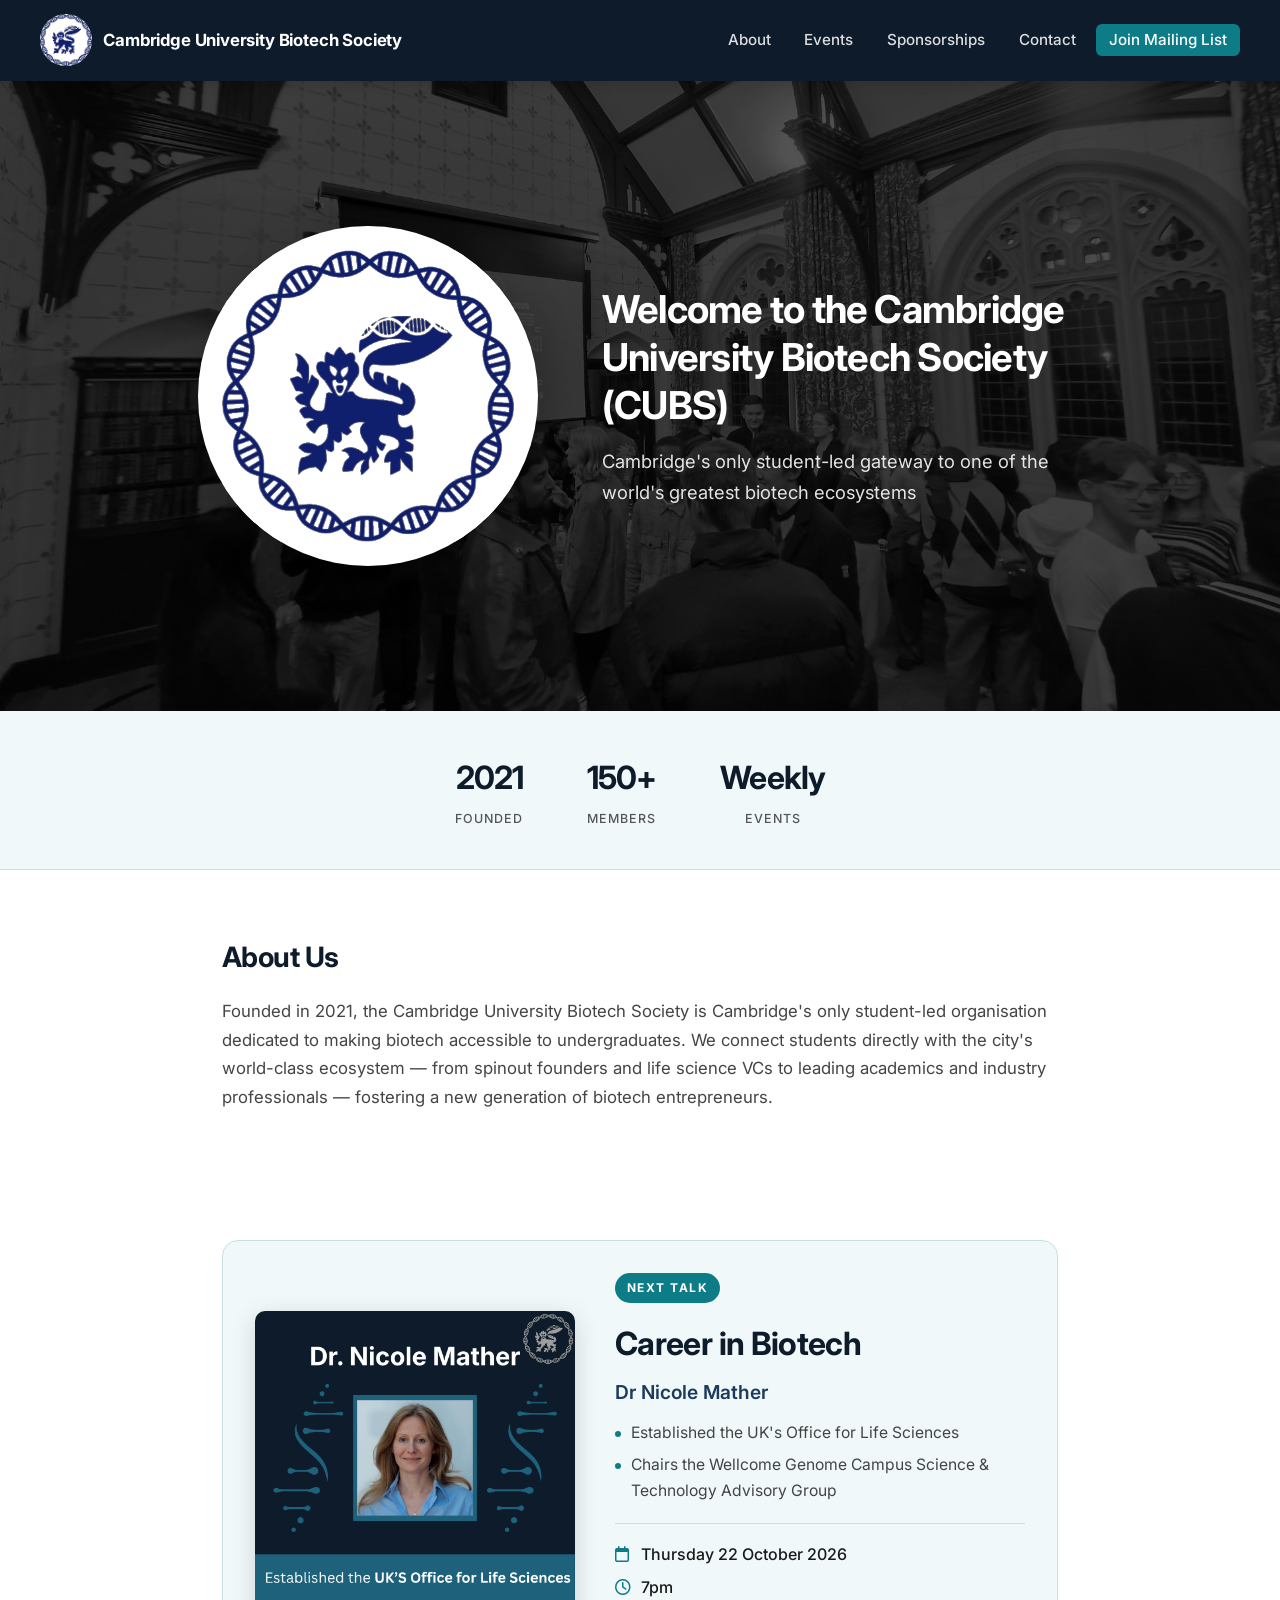
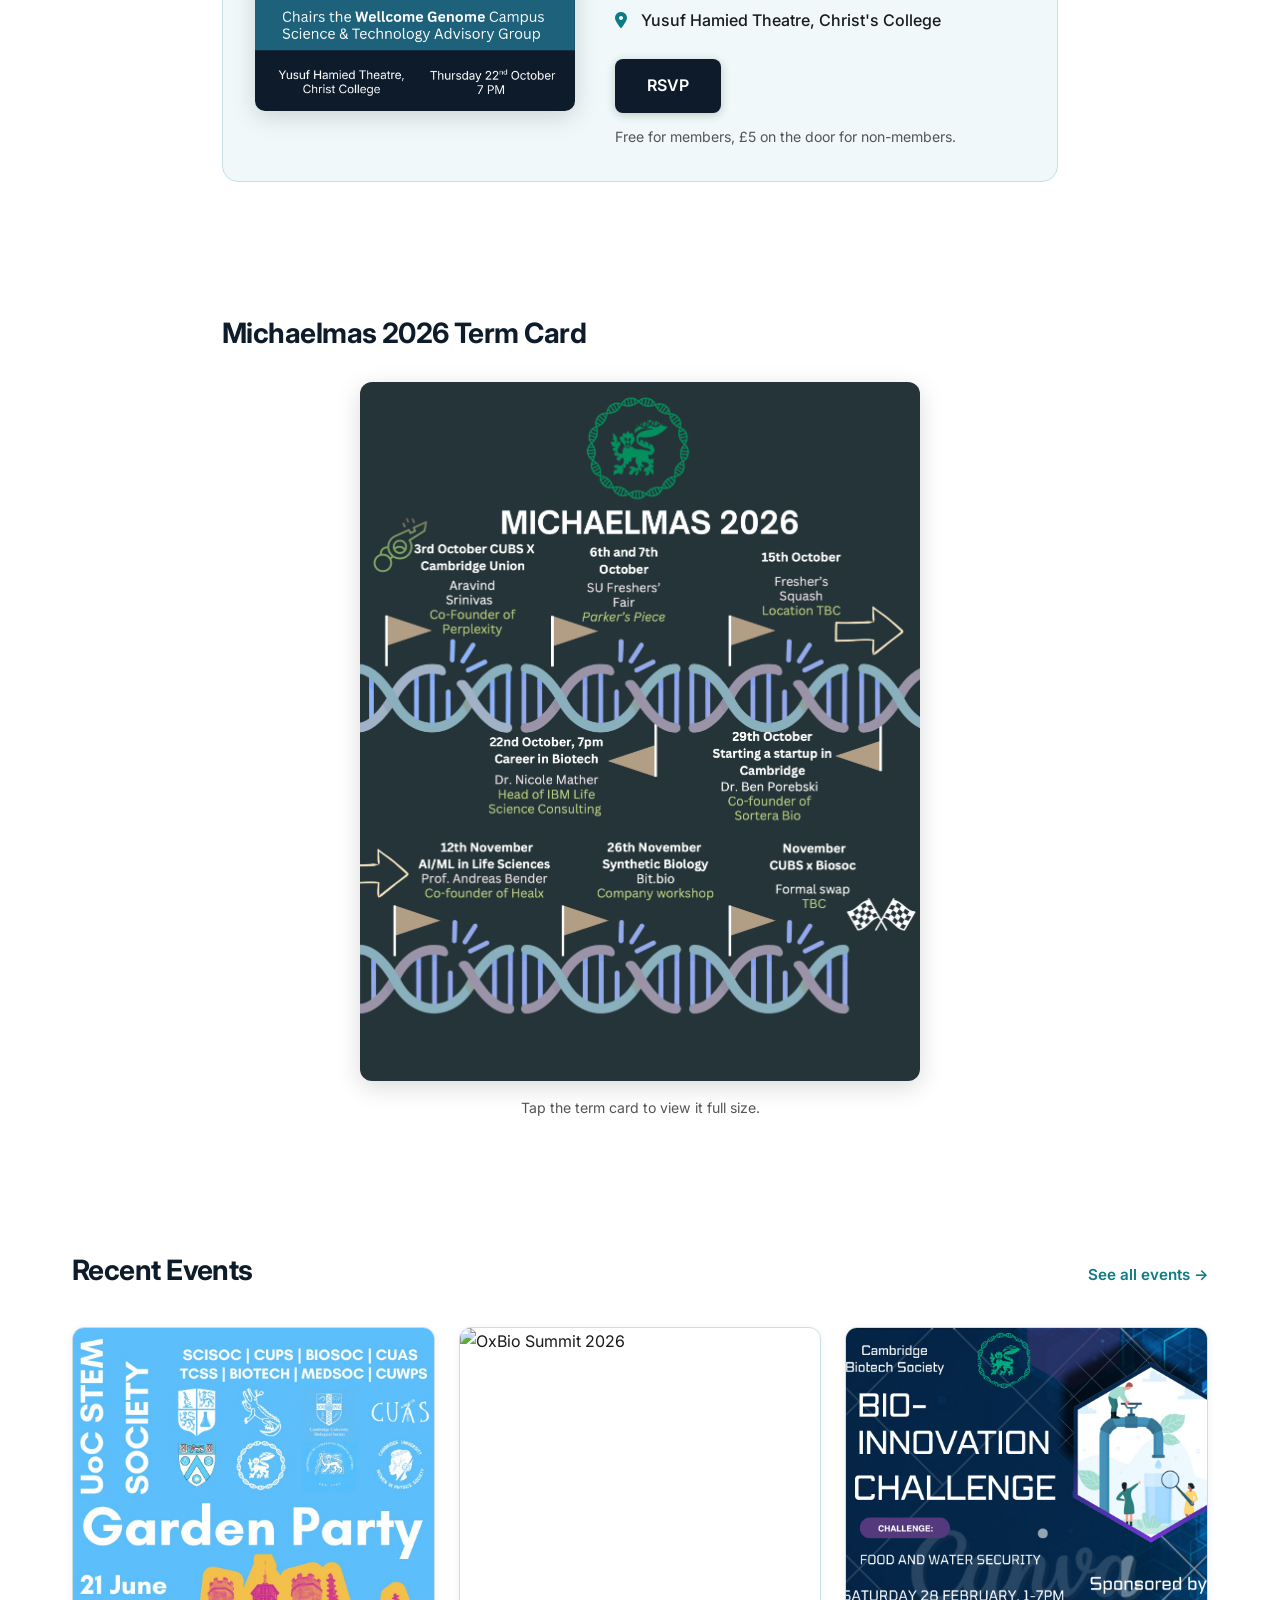
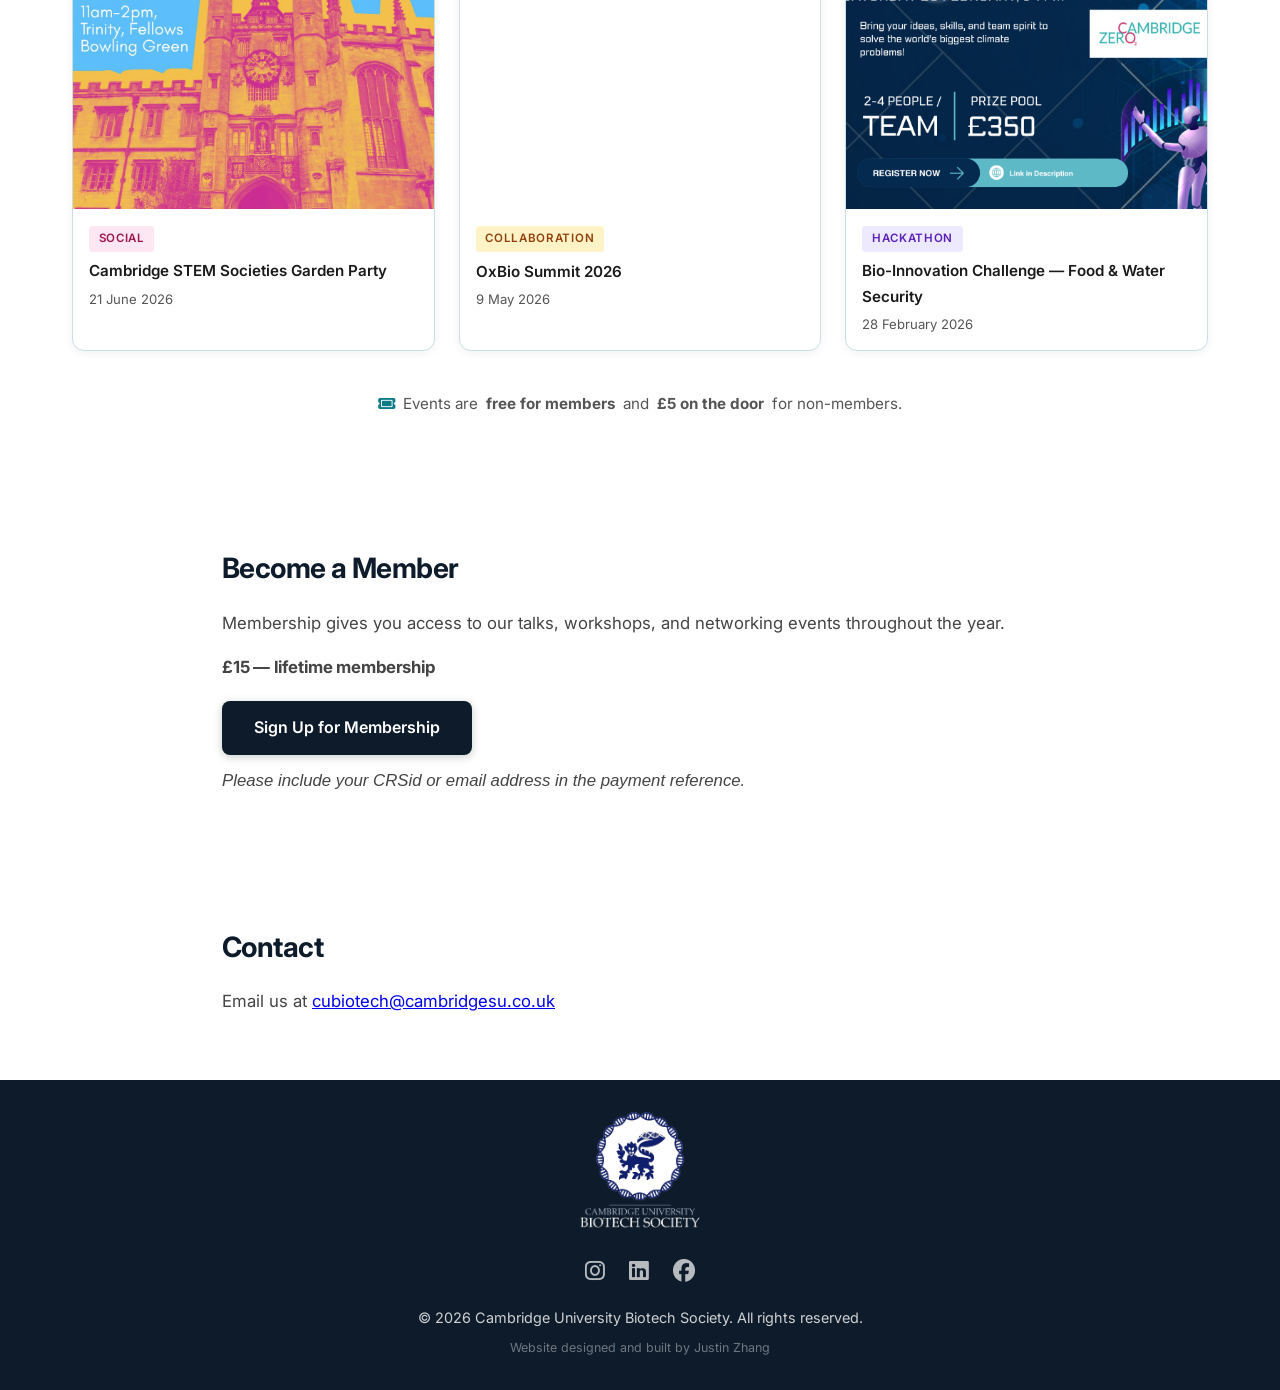
==== commit b70a2228: "Add next talk section with RSVP above the term card Co-Authored-By: Claude Opus 5.5 <noreply@anthrop" ====
--- a/index.html
+++ b/index.html
@@ -58,6 +58,30 @@
   <section id="about" class="section">
     <h2>About Us</h2>
     <p>Founded in 2021, the Cambridge University Biotech Society is Cambridge's only student-led organisation dedicated to making biotech accessible to undergraduates. We connect students directly with the city's world-class ecosystem — from spinout founders and life science VCs to leading academics and industry professionals — fostering a new generation of biotech entrepreneurs.</p>
+  </section>
+
+  <section id="next-talk" class="section next-talk-section">
+    <div class="next-talk-card">
+      <a href="event images/Dr. Nicole Mather talk (instagram story).png" target="_blank" rel="noopener noreferrer" class="next-talk-poster">
+        <img src="event images/Dr. Nicole Mather talk (instagram story).png" width="1080" height="1350" alt="Poster for Dr Nicole Mather's talk, Thursday 22 October, 7pm, Yusuf Hamied Theatre, Christ's College">
+      </a>
+      <div class="next-talk-details">
+        <span class="next-talk-eyebrow">Next Talk</span>
+        <h2>Career in Biotech</h2>
+        <p class="next-talk-speaker">Dr Nicole Mather</p>
+        <ul class="next-talk-bio">
+          <li>Established the UK's Office for Life Sciences</li>
+          <li>Chairs the Wellcome Genome Campus Science &amp; Technology Advisory Group</li>
+        </ul>
+        <ul class="next-talk-meta">
+          <li><i class="fa-regular fa-calendar"></i> Thursday 22 October 2026</li>
+          <li><i class="fa-regular fa-clock"></i> 7pm</li>
+          <li><i class="fa-solid fa-location-dot"></i> Yusuf Hamied Theatre, Christ's College</li>
+        </ul>
+        <a href="https://docs.google.com/forms/d/e/1FAIpQLScsVFV8CnQ1UaRby9Q8FIt2IRCCAQNnEkhnTfEbu8MX8jmc3A/viewform" target="_blank" rel="noopener noreferrer" class="btn-cta">RSVP</a>
+        <p class="next-talk-note">Free for members, £5 on the door for non-members.</p>
+      </div>
+    </div>
   </section>
 
   <section id="term-card" class="section term-card-section">
--- a/styles.css
+++ b/styles.css
@@ -256,6 +256,132 @@
 
 .pricing-note i {
   color: var(--cubs-green-light);
+}
+
+/* ── Next talk ── */
+.next-talk-card {
+  display: grid;
+  grid-template-columns: minmax(0, 320px) 1fr;
+  gap: 2.5rem;
+  align-items: center;
+  background: var(--bg-subtle);
+  border: 1px solid var(--border);
+  border-radius: 16px;
+  padding: 2rem;
+}
+
+.next-talk-poster {
+  display: block;
+  border-radius: 10px;
+  overflow: hidden;
+  box-shadow: 0 6px 24px rgba(0,0,0,0.15);
+  transition: transform 0.2s ease;
+}
+
+.next-talk-poster:hover {
+  transform: translateY(-4px);
+}
+
+.next-talk-poster img {
+  width: 100%;
+  height: auto;
+  display: block;
+}
+
+.next-talk-eyebrow {
+  display: inline-block;
+  font-size: 0.75rem;
+  font-weight: 700;
+  letter-spacing: 0.12em;
+  text-transform: uppercase;
+  color: #fff;
+  background: var(--cubs-green-light);
+  padding: 0.3rem 0.75rem;
+  border-radius: 999px;
+  margin-bottom: 0.9rem;
+}
+
+.section .next-talk-details h2 {
+  font-size: 2rem;
+  margin-bottom: 0.25rem;
+}
+
+.section .next-talk-speaker {
+  font-size: 1.2rem;
+  font-weight: 600;
+  color: var(--cubs-green);
+  margin-bottom: 0.75rem;
+}
+
+.next-talk-bio,
+.next-talk-meta {
+  list-style: none;
+  padding: 0;
+}
+
+.next-talk-bio li {
+  position: relative;
+  padding-left: 1rem;
+  color: #444;
+  font-size: 0.98rem;
+  margin-bottom: 0.3rem;
+}
+
+.next-talk-bio li::before {
+  content: "";
+  position: absolute;
+  left: 0;
+  top: 0.7em;
+  width: 6px;
+  height: 6px;
+  border-radius: 50%;
+  background: var(--cubs-green-light);
+}
+
+.next-talk-meta {
+  margin-top: 1.1rem;
+  padding-top: 1.1rem;
+  border-top: 1px solid var(--border);
+}
+
+.next-talk-meta li {
+  display: flex;
+  align-items: baseline;
+  gap: 0.6rem;
+  font-weight: 500;
+  color: var(--text-dark);
+  margin-bottom: 0.35rem;
+}
+
+.next-talk-meta i {
+  width: 1rem;
+  color: var(--cubs-green-light);
+}
+
+.section .next-talk-note {
+  margin-top: 0.75rem;
+  font-size: 0.88rem;
+  color: var(--text-muted);
+}
+
+@media (max-width: 768px) {
+  .next-talk-card {
+    grid-template-columns: 1fr;
+    gap: 1.5rem;
+    padding: 1.25rem;
+  }
+  .next-talk-poster {
+    max-width: 320px;
+    width: 100%;
+    margin: 0 auto;
+  }
+  .section .next-talk-details h2 {
+    font-size: 1.6rem;
+  }
+  .next-talk-details .btn-cta {
+    display: block;
+    text-align: center;
+  }
 }
 
 /* ── Term card ── */
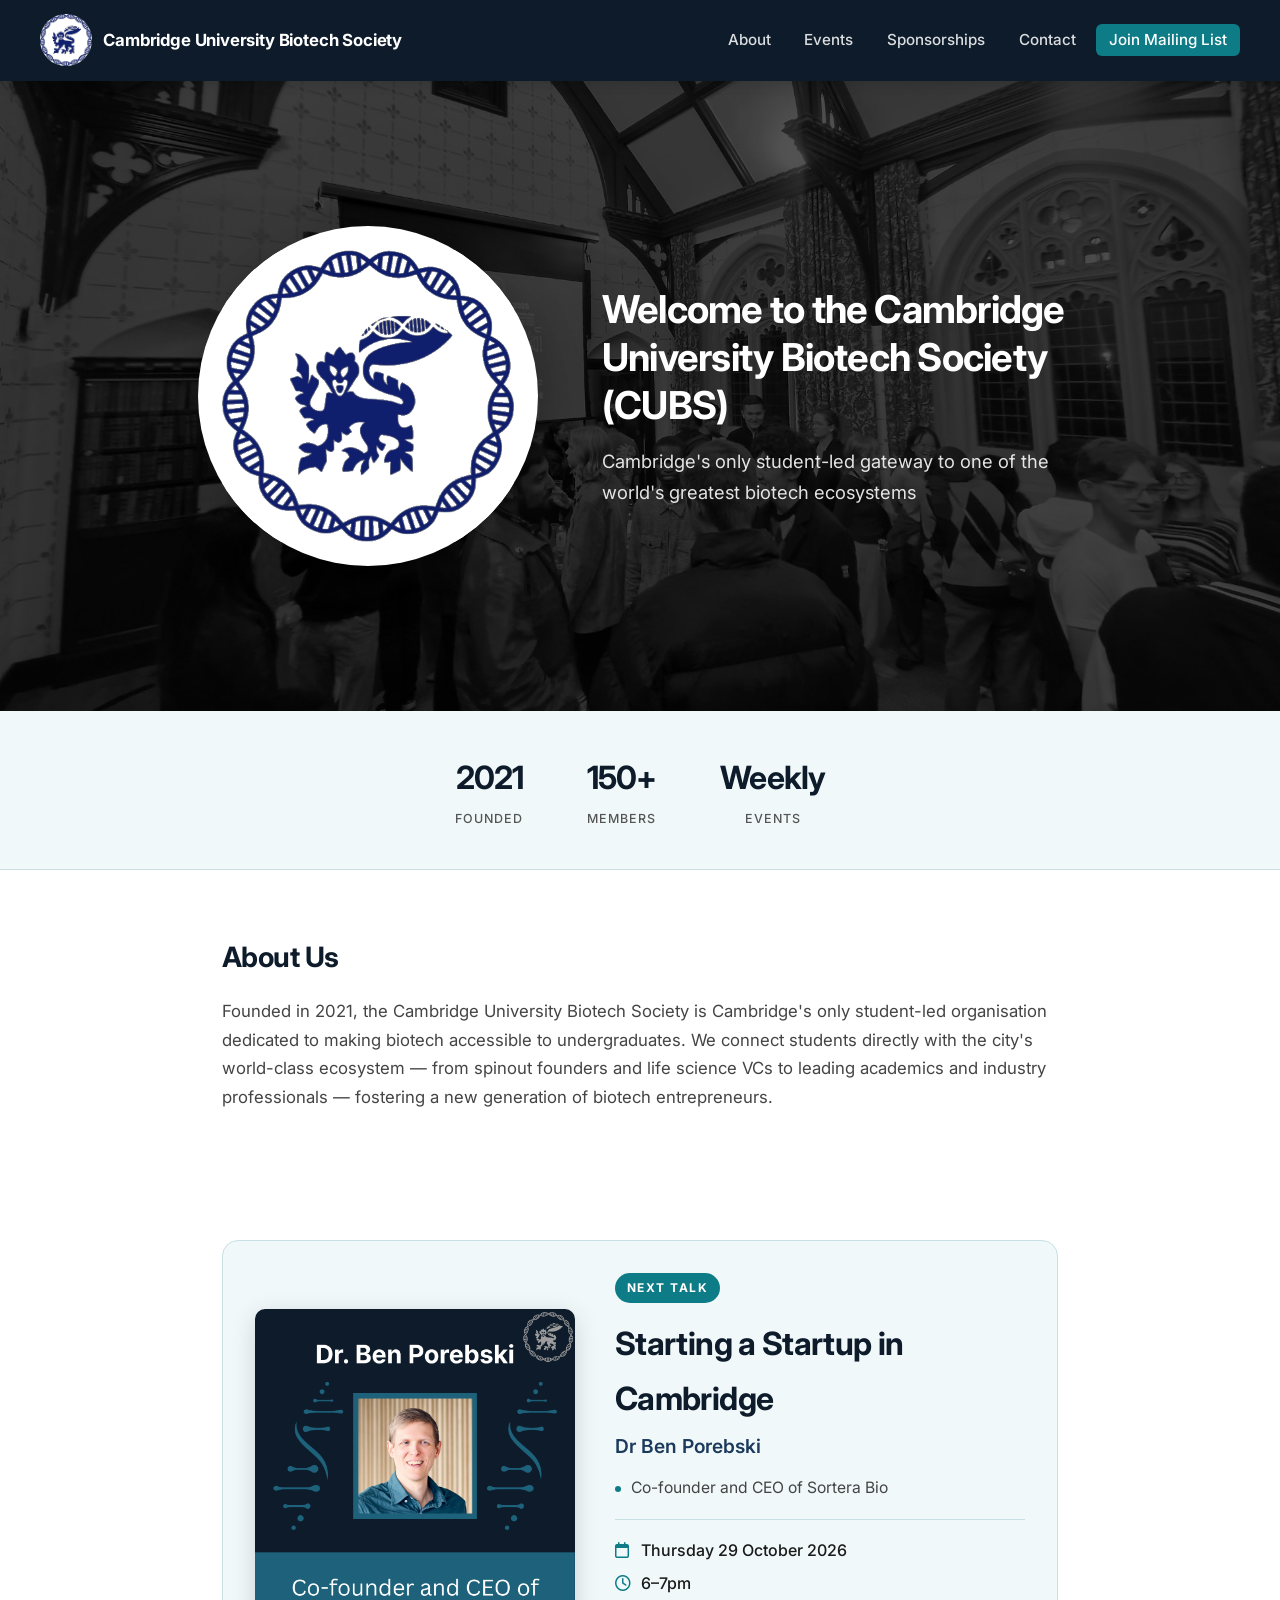
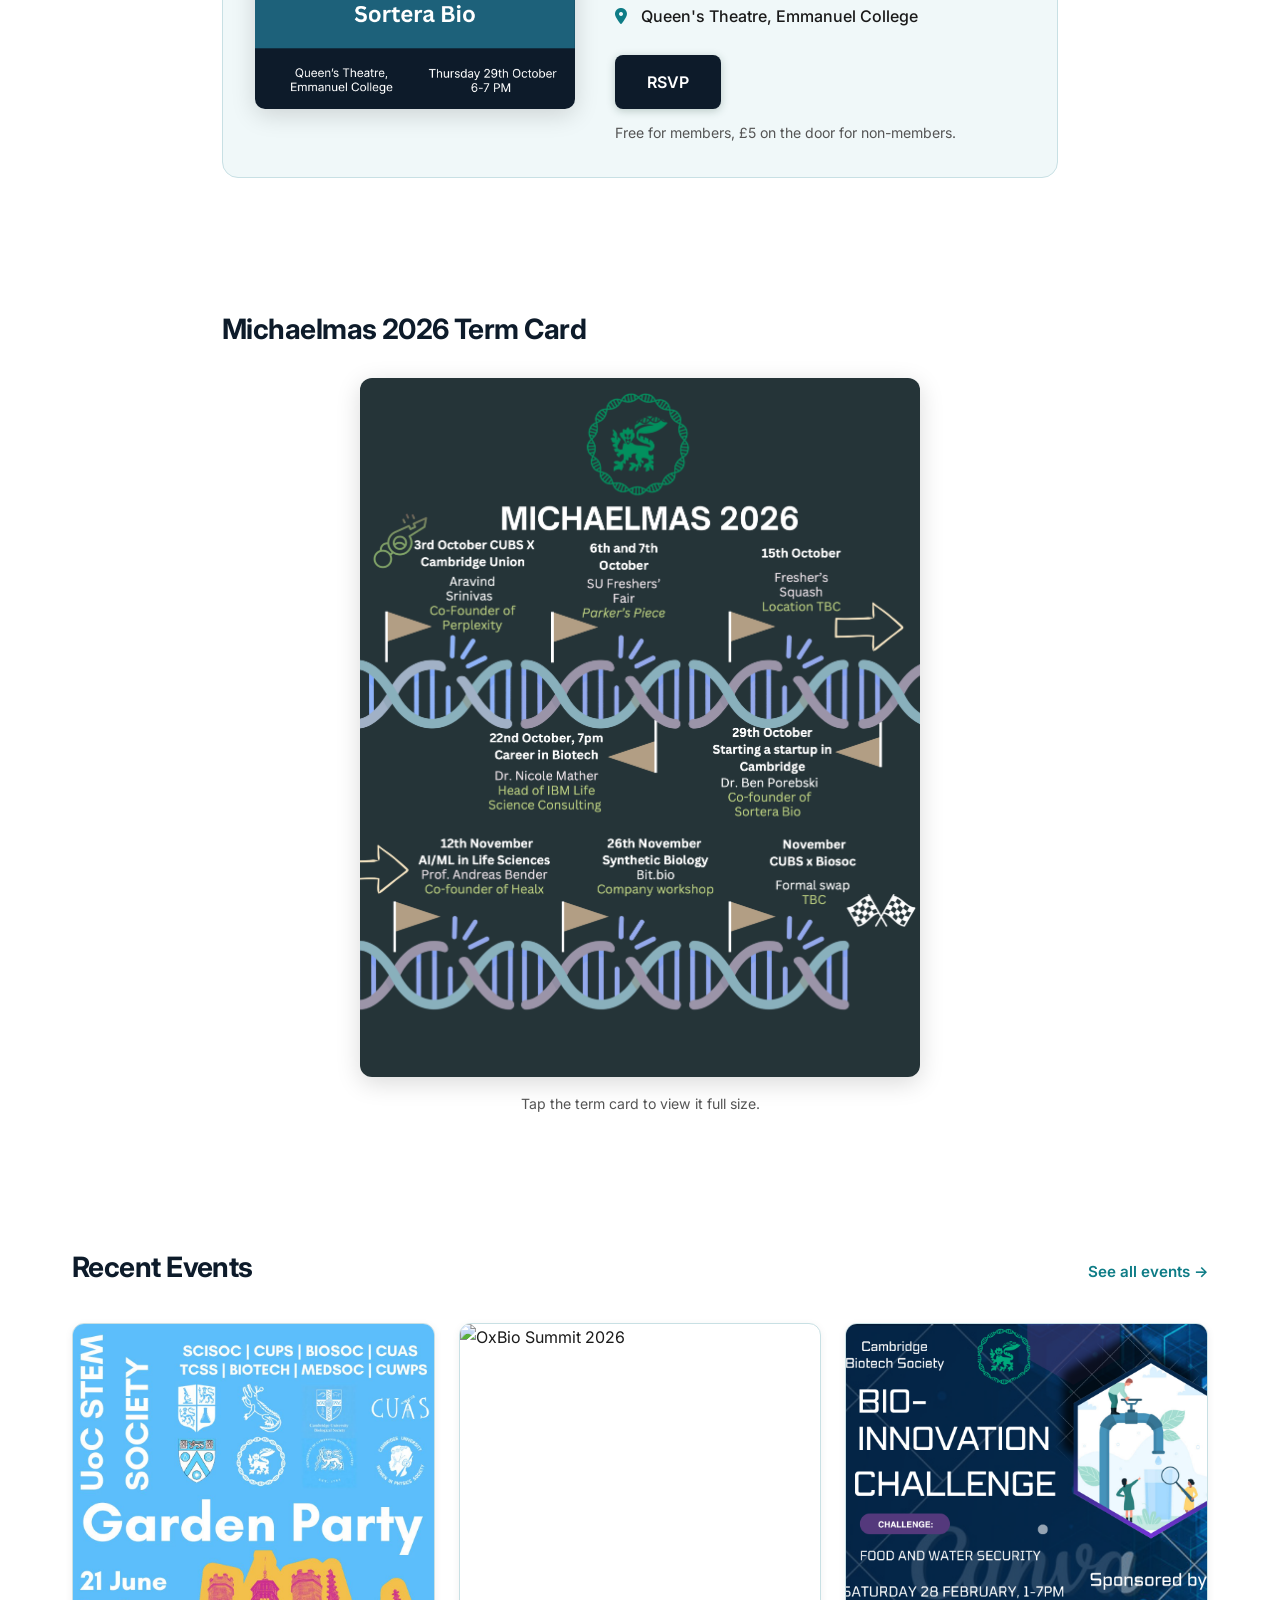
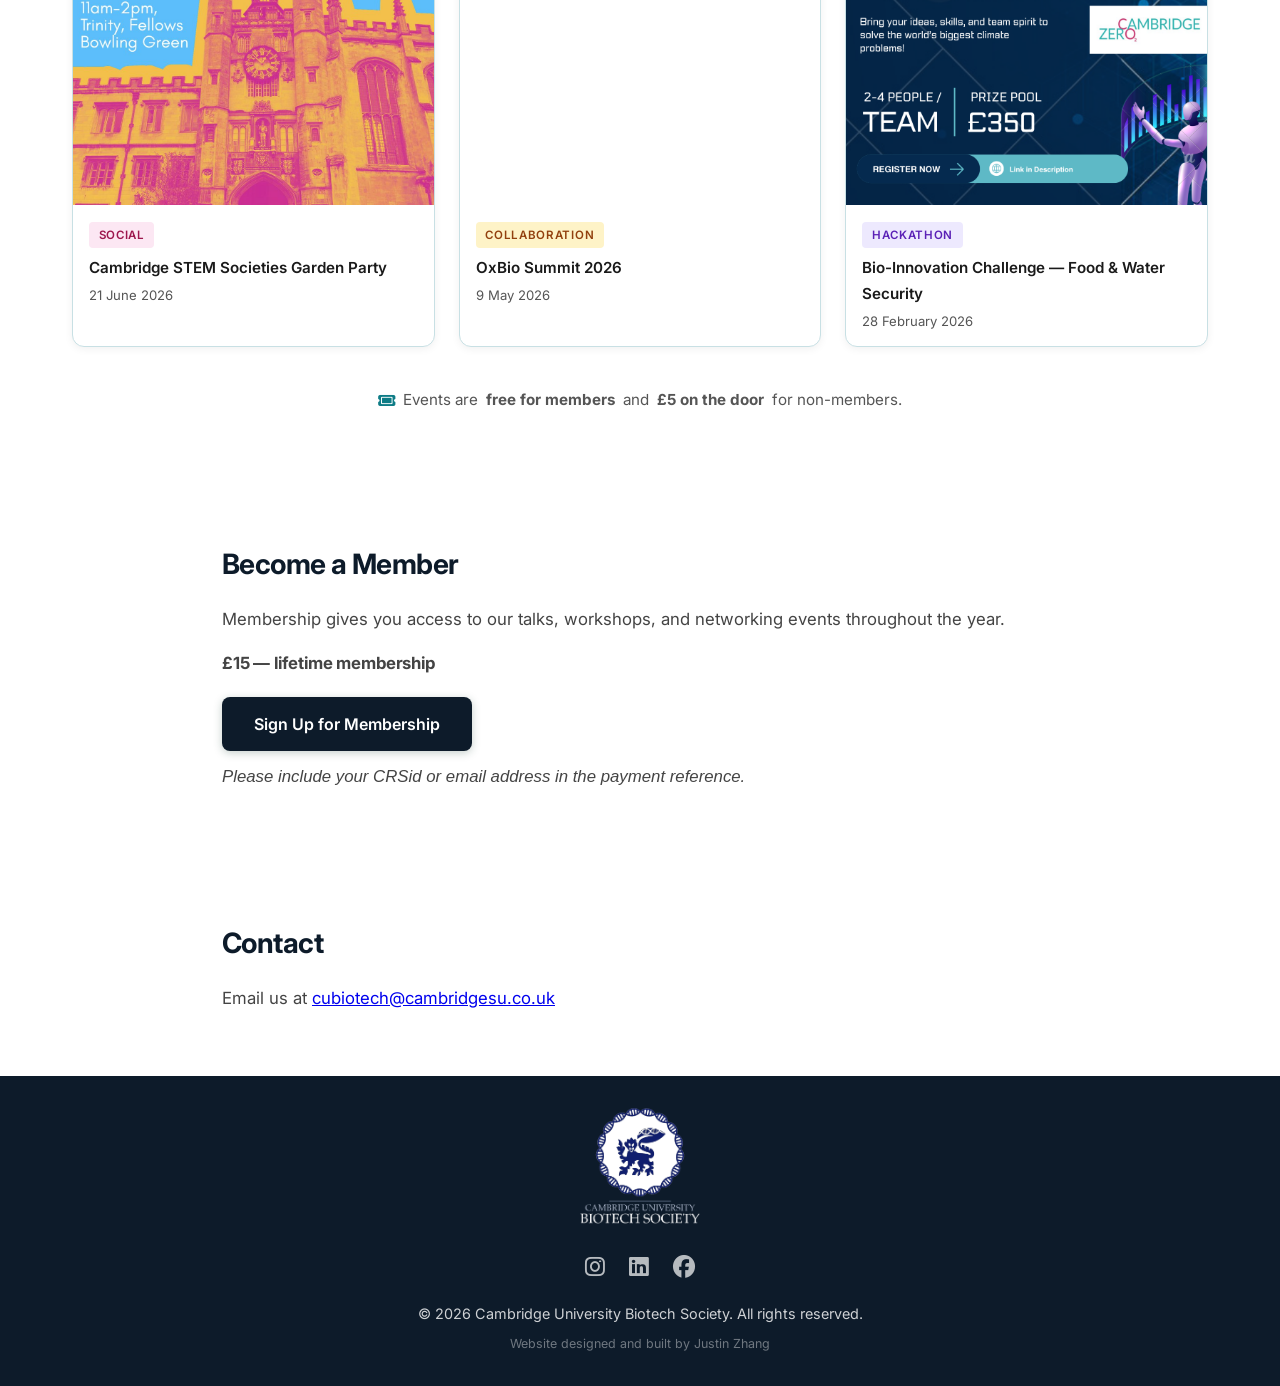
==== commit 4ea06aa9: "Update next talk to Dr Ben Porebski on 29 October Co-Authored-By: Claude Opus 5.5 <noreply@anthropic" ====
--- a/index.html
+++ b/index.html
@@ -29,6 +29,15 @@
       </ul>
     </nav>
   </header>
+
+  <div class="promo-banner promo-only" hidden>
+    <p class="promo-text">
+      <span class="promo-tag">Limited time</span>
+      Lifetime membership for <strong>£10</strong> <s>£15</s> until 23 October.
+      <span class="promo-ref">Please include your CRSid or email in the payment reference.</span>
+    </p>
+    <a href="https://pay.sumup.com/b2c/QTW6S2M2" target="_blank" rel="noopener noreferrer" class="promo-btn">Join for £10</a>
+  </div>
 
   <section class="hero">
     <div class="hero-logo-badge">
@@ -62,23 +71,22 @@
 
   <section id="next-talk" class="section next-talk-section">
     <div class="next-talk-card">
-      <a href="event images/Dr. Nicole Mather talk (instagram story).png" target="_blank" rel="noopener noreferrer" class="next-talk-poster">
-        <img src="event images/Dr. Nicole Mather talk (instagram story).png" width="1080" height="1350" alt="Poster for Dr Nicole Mather's talk, Thursday 22 October, 7pm, Yusuf Hamied Theatre, Christ's College">
+      <a href="event images/Dr. Ben Porebski - poster 2.png" target="_blank" rel="noopener noreferrer" class="next-talk-poster">
+        <img src="event images/Dr. Ben Porebski - poster 2.png" width="1080" height="1350" alt="Poster for Dr Ben Porebski's talk, Thursday 29 October, 6 to 7pm, Queen's Theatre, Emmanuel College">
       </a>
       <div class="next-talk-details">
         <span class="next-talk-eyebrow">Next Talk</span>
-        <h2>Career in Biotech</h2>
-        <p class="next-talk-speaker">Dr Nicole Mather</p>
+        <h2>Starting a Startup in Cambridge</h2>
+        <p class="next-talk-speaker">Dr Ben Porebski</p>
         <ul class="next-talk-bio">
-          <li>Established the UK's Office for Life Sciences</li>
-          <li>Chairs the Wellcome Genome Campus Science &amp; Technology Advisory Group</li>
+          <li>Co-founder and CEO of Sortera Bio</li>
         </ul>
         <ul class="next-talk-meta">
-          <li><i class="fa-regular fa-calendar"></i> Thursday 22 October 2026</li>
-          <li><i class="fa-regular fa-clock"></i> 7pm</li>
-          <li><i class="fa-solid fa-location-dot"></i> Yusuf Hamied Theatre, Christ's College</li>
+          <li><i class="fa-regular fa-calendar"></i> Thursday 29 October 2026</li>
+          <li><i class="fa-regular fa-clock"></i> 6–7pm</li>
+          <li><i class="fa-solid fa-location-dot"></i> Queen's Theatre, Emmanuel College</li>
         </ul>
-        <a href="https://docs.google.com/forms/d/e/1FAIpQLScsVFV8CnQ1UaRby9Q8FIt2IRCCAQNnEkhnTfEbu8MX8jmc3A/viewform" target="_blank" rel="noopener noreferrer" class="btn-cta">RSVP</a>
+        <a href="https://docs.google.com/forms/d/e/1FAIpQLSejcmfVC_WovAOSVKuSX01Rz6McIYLubZ0ICQxv0y-txvKwHA/viewform" target="_blank" rel="noopener noreferrer" class="btn-cta">RSVP</a>
         <p class="next-talk-note">Free for members, £5 on the door for non-members.</p>
       </div>
     </div>
@@ -134,8 +142,10 @@
 <section id="membership" class="section">
     <h2>Become a Member</h2>
     <p>Membership gives you access to our talks, workshops, and networking events throughout the year.</p>
-    <p class="membership-price">£15 — lifetime membership</p>
-    <a href="https://pay.sumup.com/b2c/QMHF96TJ" target="_blank" rel="noopener noreferrer" class="btn-cta">Sign Up for Membership</a>
+    <p class="membership-price no-promo">£15 — lifetime membership</p>
+    <p class="membership-price promo-only" hidden>£10 <s class="membership-old-price">£15</s> — lifetime membership, until 23 October</p>
+    <a href="https://pay.sumup.com/b2c/QMHF96TJ" target="_blank" rel="noopener noreferrer" class="btn-cta no-promo">Sign Up for Membership</a>
+    <a href="https://pay.sumup.com/b2c/QTW6S2M2" target="_blank" rel="noopener noreferrer" class="btn-cta promo-only" hidden>Sign Up for £10</a>
     <p class="membership-note">Please include your CRSid or email address in the payment reference.</p>
   </section>
 
--- a/styles.css
+++ b/styles.css
@@ -256,6 +256,85 @@
 
 .pricing-note i {
   color: var(--cubs-green-light);
+}
+
+[hidden] {
+  display: none !important;
+}
+
+/* ── Membership promo ── */
+.promo-banner {
+  display: flex;
+  align-items: center;
+  justify-content: center;
+  flex-wrap: wrap;
+  gap: 0.75rem 1.5rem;
+  padding: 0.9rem 1.5rem;
+  background: var(--cubs-green-light);
+  color: #fff;
+  text-align: center;
+}
+
+.promo-text {
+  font-size: 0.98rem;
+  line-height: 1.5;
+}
+
+.promo-text s {
+  opacity: 0.7;
+}
+
+.promo-tag {
+  display: inline-block;
+  margin-right: 0.4rem;
+  padding: 0.15rem 0.6rem;
+  border-radius: 999px;
+  background: var(--cubs-green-dark);
+  font-size: 0.72rem;
+  font-weight: 700;
+  letter-spacing: 0.1em;
+  text-transform: uppercase;
+  vertical-align: 0.1em;
+}
+
+.promo-ref {
+  display: block;
+  font-size: 0.8rem;
+  opacity: 0.85;
+}
+
+.promo-btn {
+  flex-shrink: 0;
+  background: #fff;
+  color: var(--cubs-green-dark);
+  font-weight: 700;
+  text-decoration: none;
+  padding: 0.55rem 1.4rem;
+  border-radius: 8px;
+  transition: transform 0.15s ease, box-shadow 0.15s ease;
+}
+
+.promo-btn:hover {
+  transform: translateY(-1px);
+  box-shadow: 0 4px 12px rgba(0,0,0,0.2);
+}
+
+@media (max-width: 768px) {
+  .promo-banner {
+    gap: 0.6rem;
+    padding: 0.75rem 1rem;
+  }
+  .promo-text {
+    font-size: 0.9rem;
+  }
+  .promo-ref {
+    font-size: 0.75rem;
+  }
+}
+
+.membership-old-price {
+  font-weight: 500;
+  color: var(--text-muted);
 }
 
 /* ── Next talk ── */
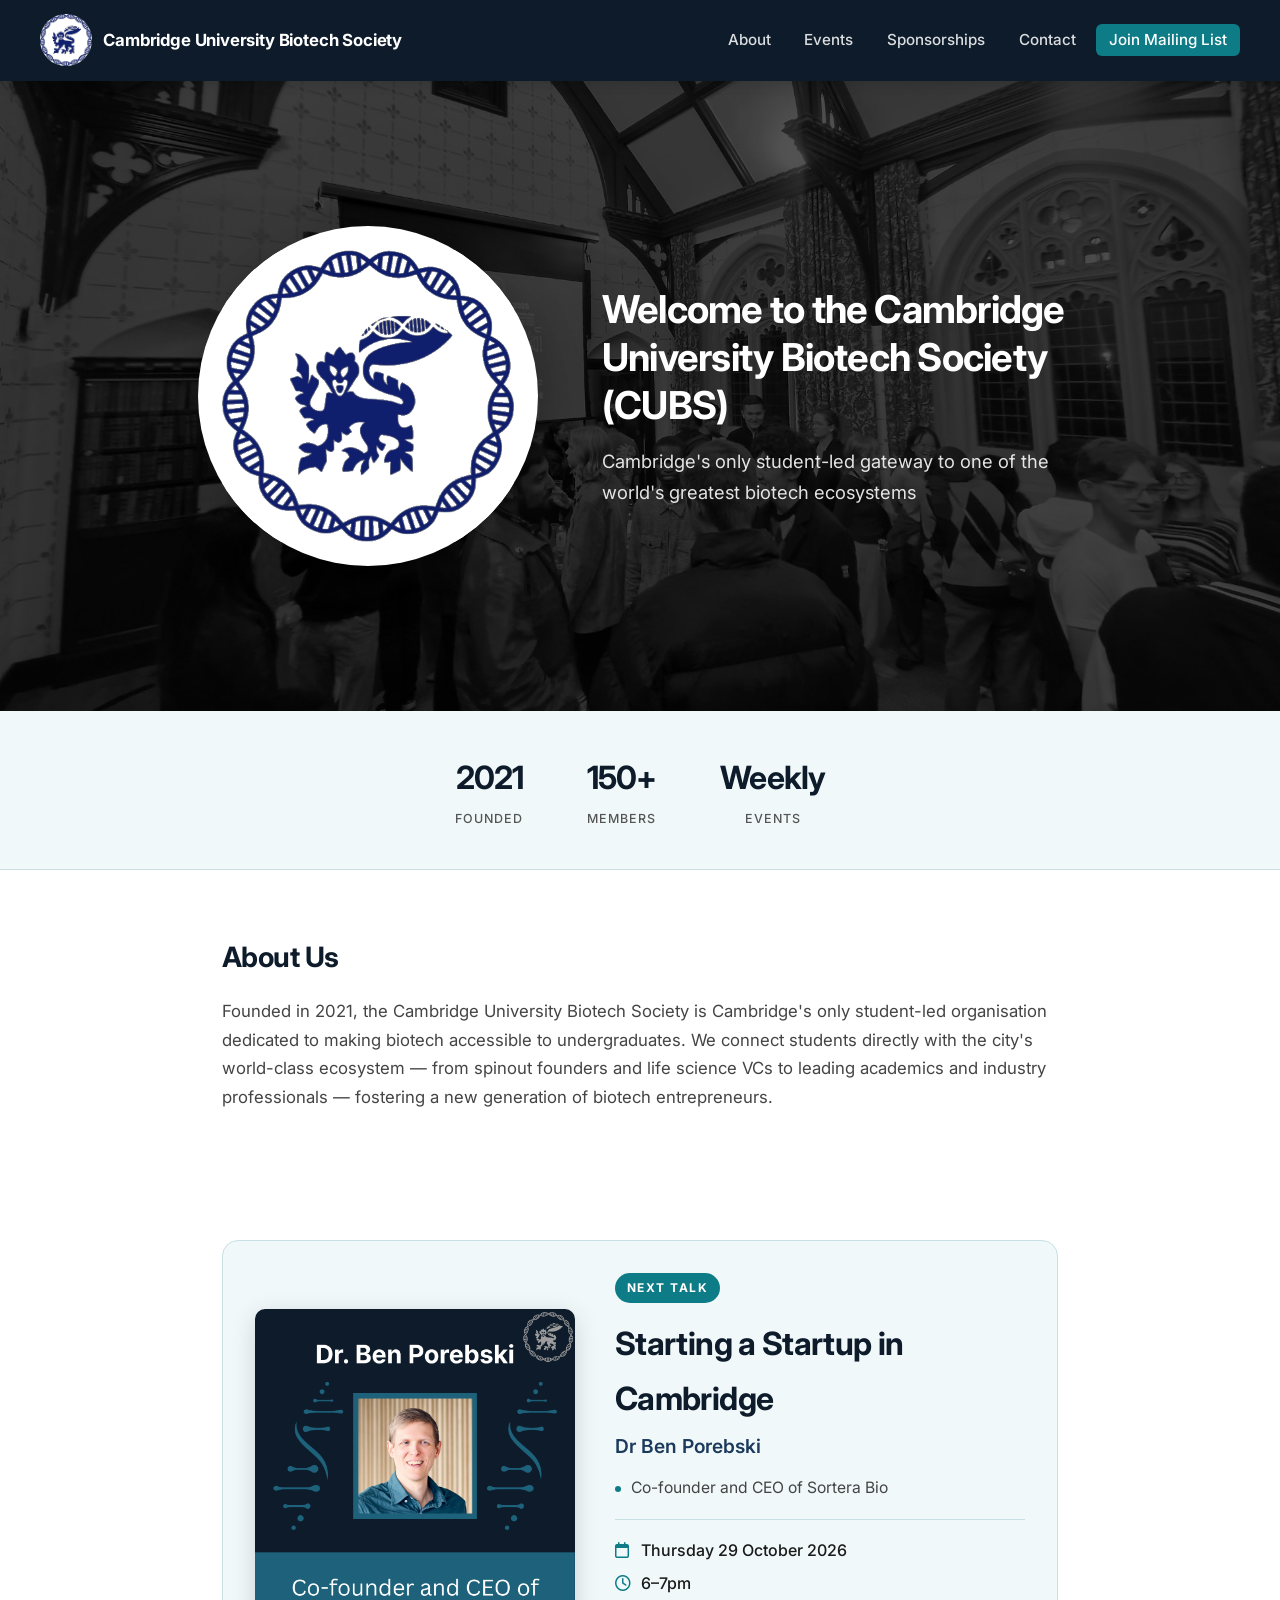
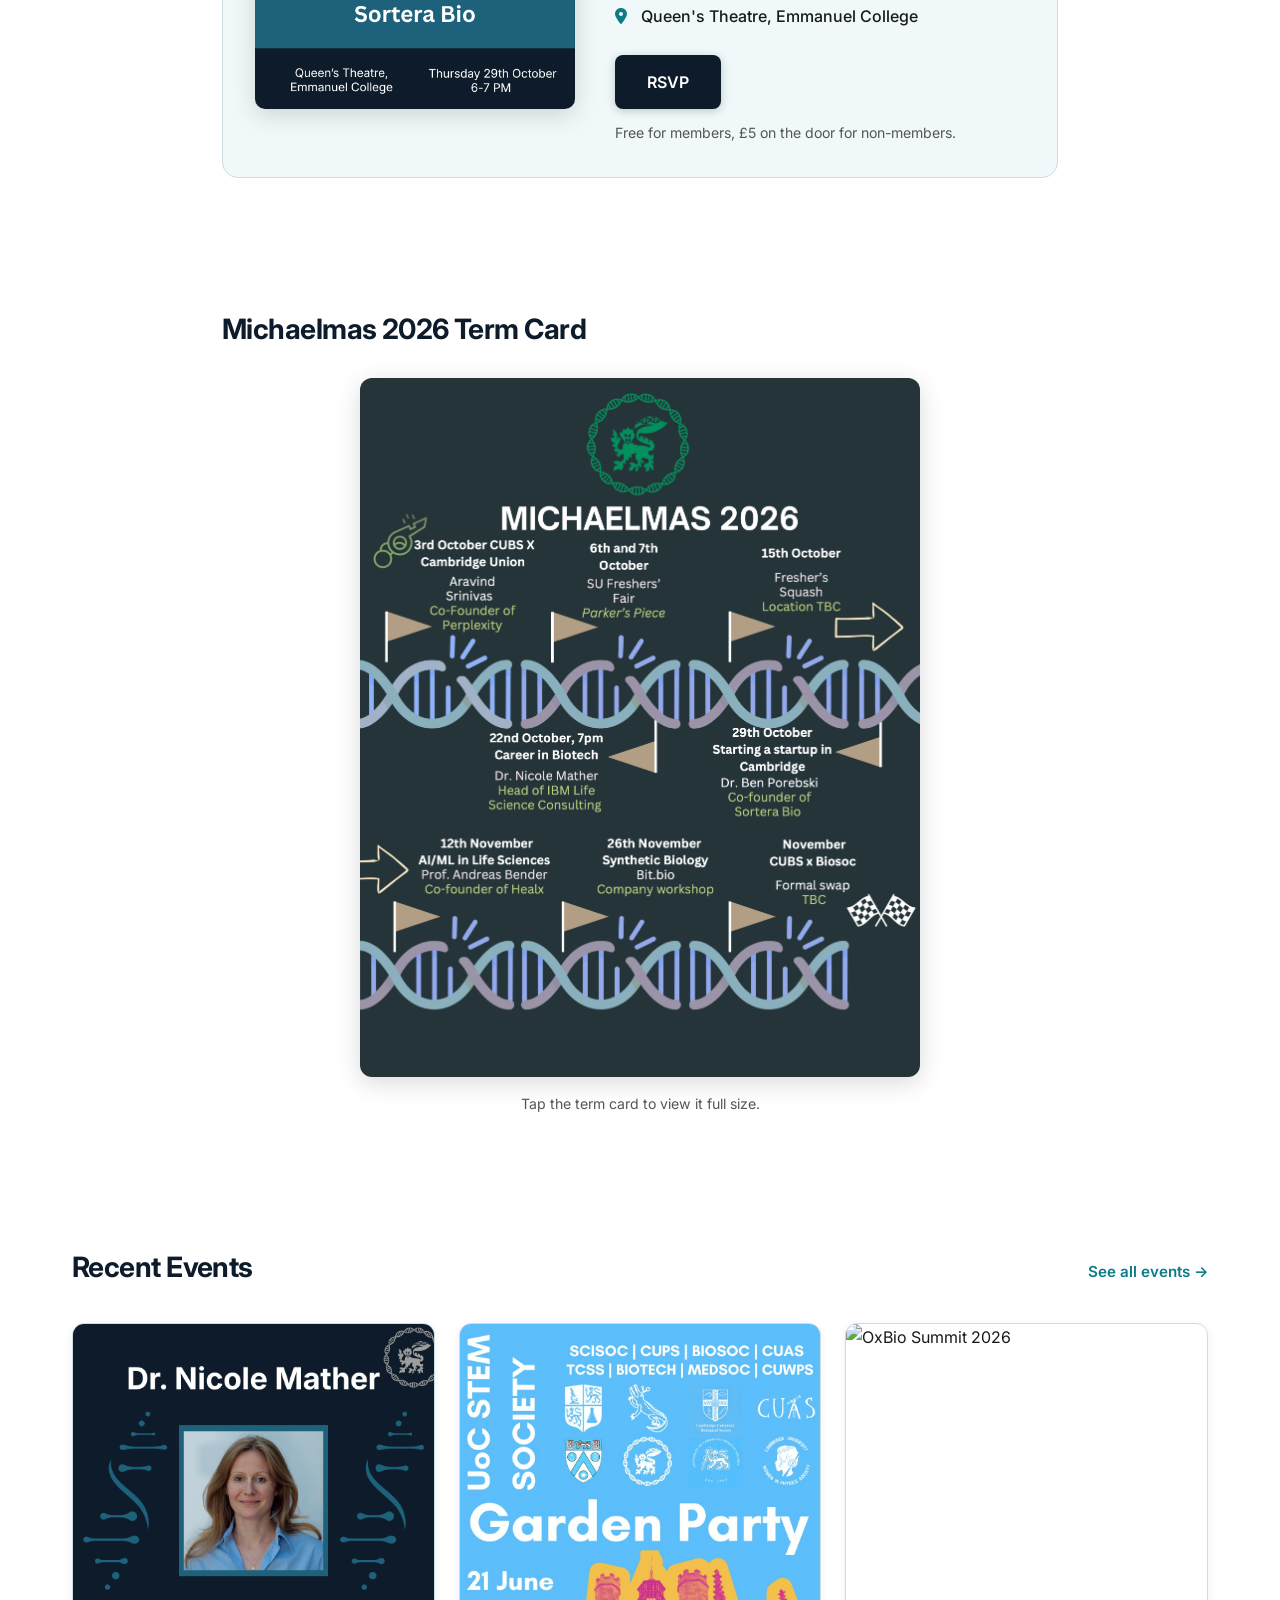
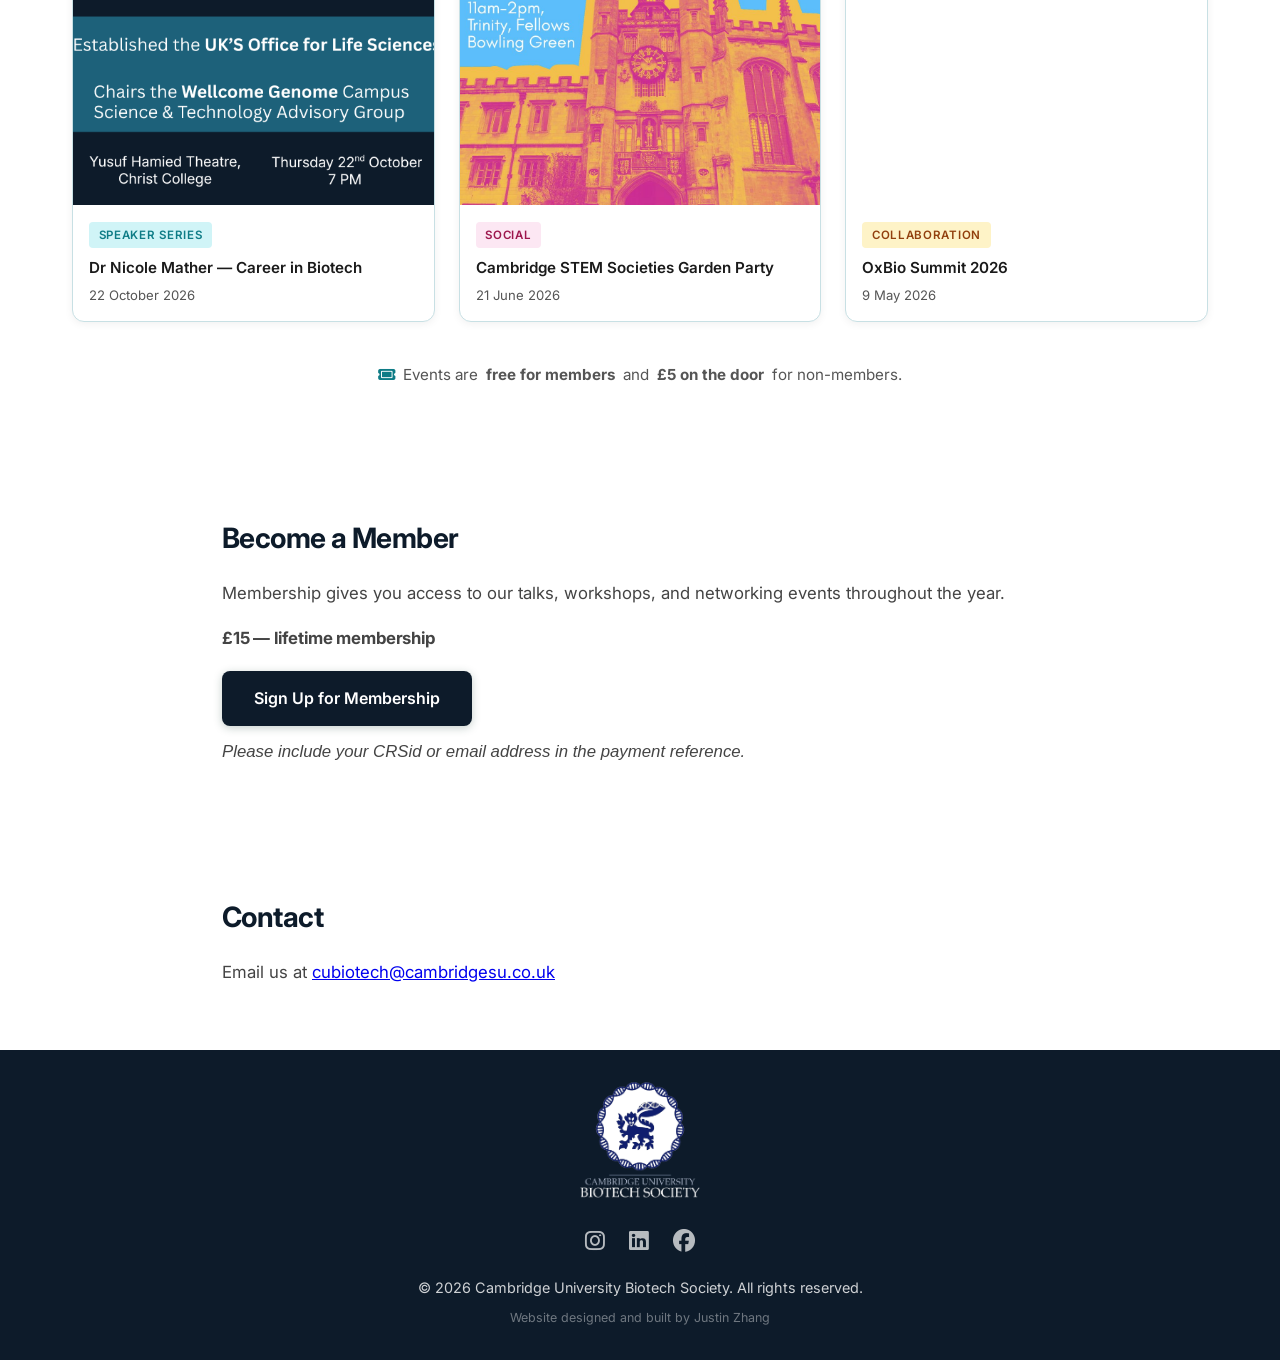
==== commit 2ac97f69: "Add Dr Nicole Mather talk to recent and past events Co-Authored-By: Claude Opus 5.5 <noreply@anthrop" ====
--- a/index.html
+++ b/index.html
@@ -108,6 +108,15 @@
     <div class="events-banner-grid">
 
       <div class="events-banner-card">
+        <img src="event images/Dr. Nicole Mather talk (instagram story).png" alt="Dr Nicole Mather — Career in Biotech">
+        <div class="events-banner-card-body">
+          <span class="event-tag tag-speaker">Speaker Series</span>
+          <div class="events-banner-card-title">Dr Nicole Mather — Career in Biotech</div>
+          <div class="events-banner-card-date">22 October 2026</div>
+        </div>
+      </div>
+
+      <div class="events-banner-card">
         <img src="event images/garden party poster .jpeg" alt="Cambridge STEM Societies Garden Party">
         <div class="events-banner-card-body">
           <span class="event-tag tag-social">Social</span>
@@ -122,15 +131,6 @@
           <span class="event-tag tag-collaboration">Collaboration</span>
           <div class="events-banner-card-title">OxBio Summit 2026</div>
           <div class="events-banner-card-date">9 May 2026</div>
-        </div>
-      </div>
-
-      <div class="events-banner-card">
-        <img src="event images/23.png" alt="Bio-Innovation Challenge">
-        <div class="events-banner-card-body">
-          <span class="event-tag tag-hackathon">Hackathon</span>
-          <div class="events-banner-card-title">Bio-Innovation Challenge — Food &amp; Water Security</div>
-          <div class="events-banner-card-date">28 February 2026</div>
         </div>
       </div>
 
